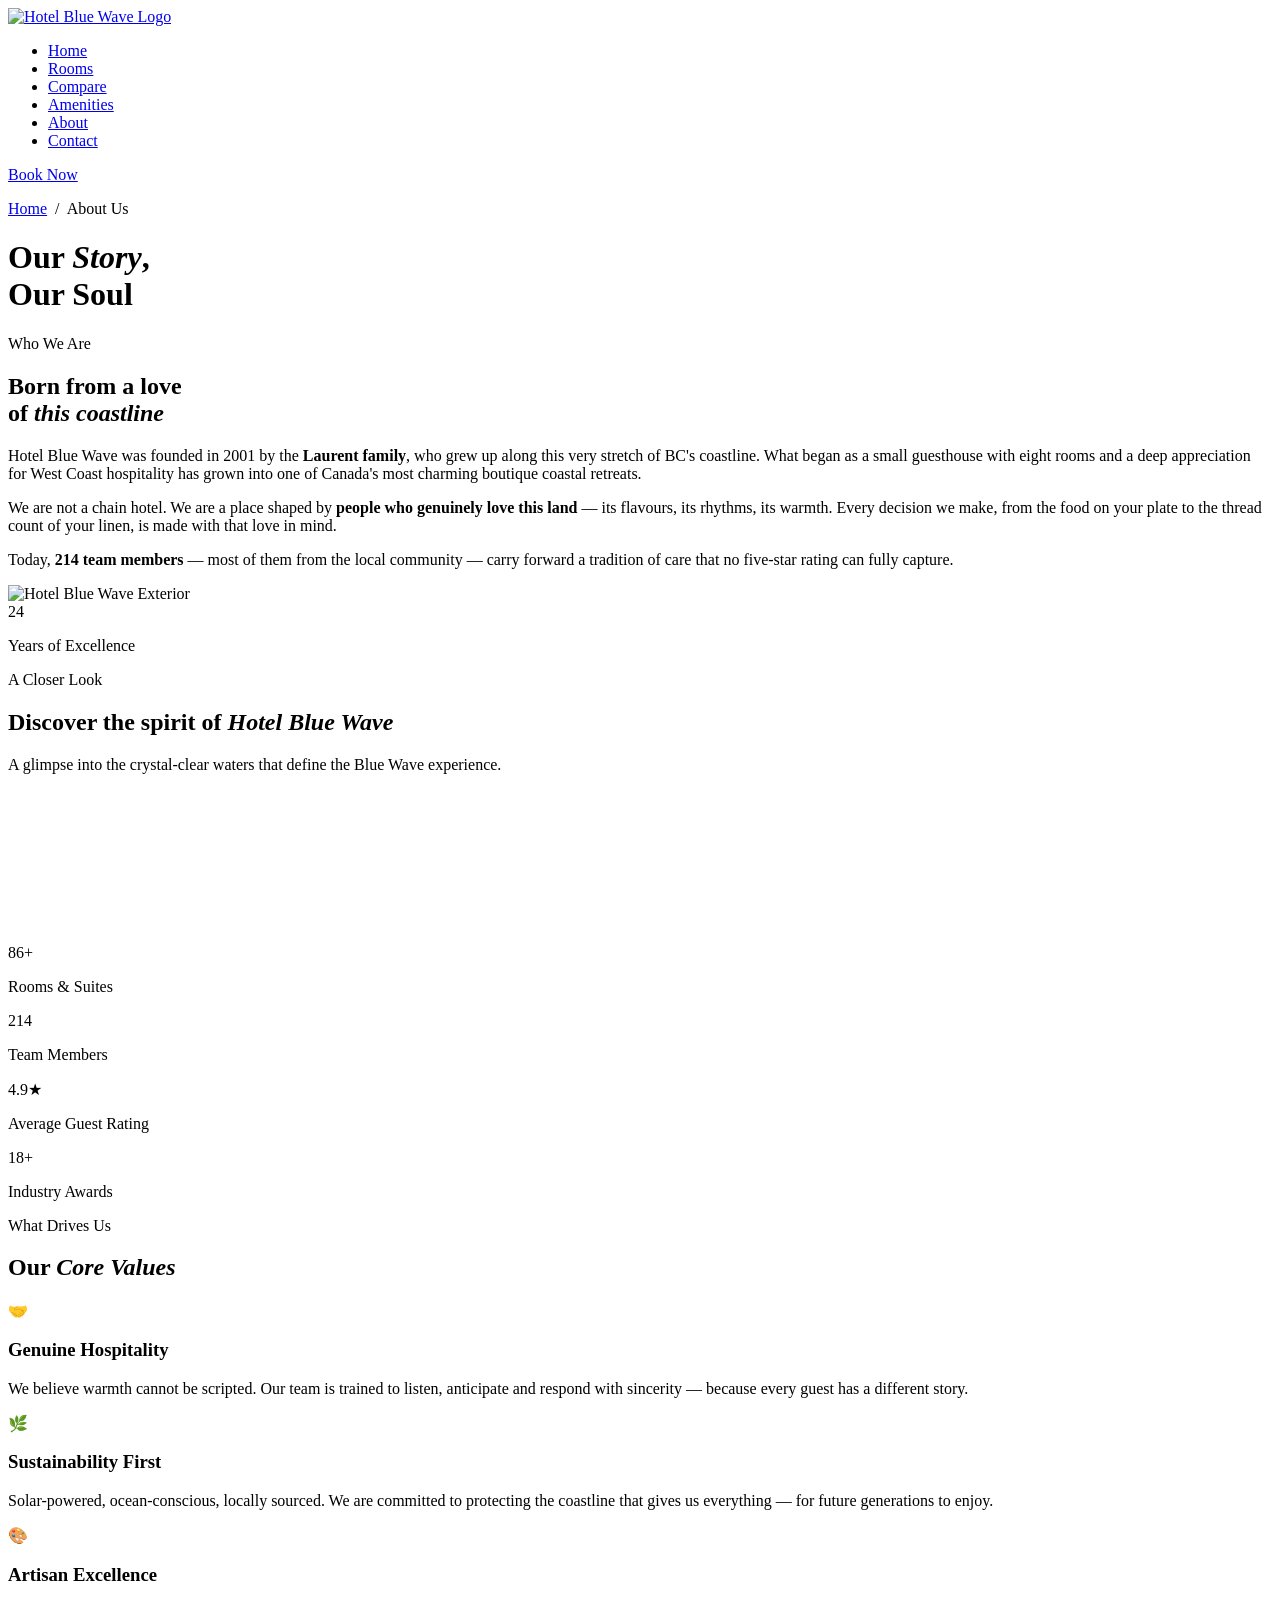
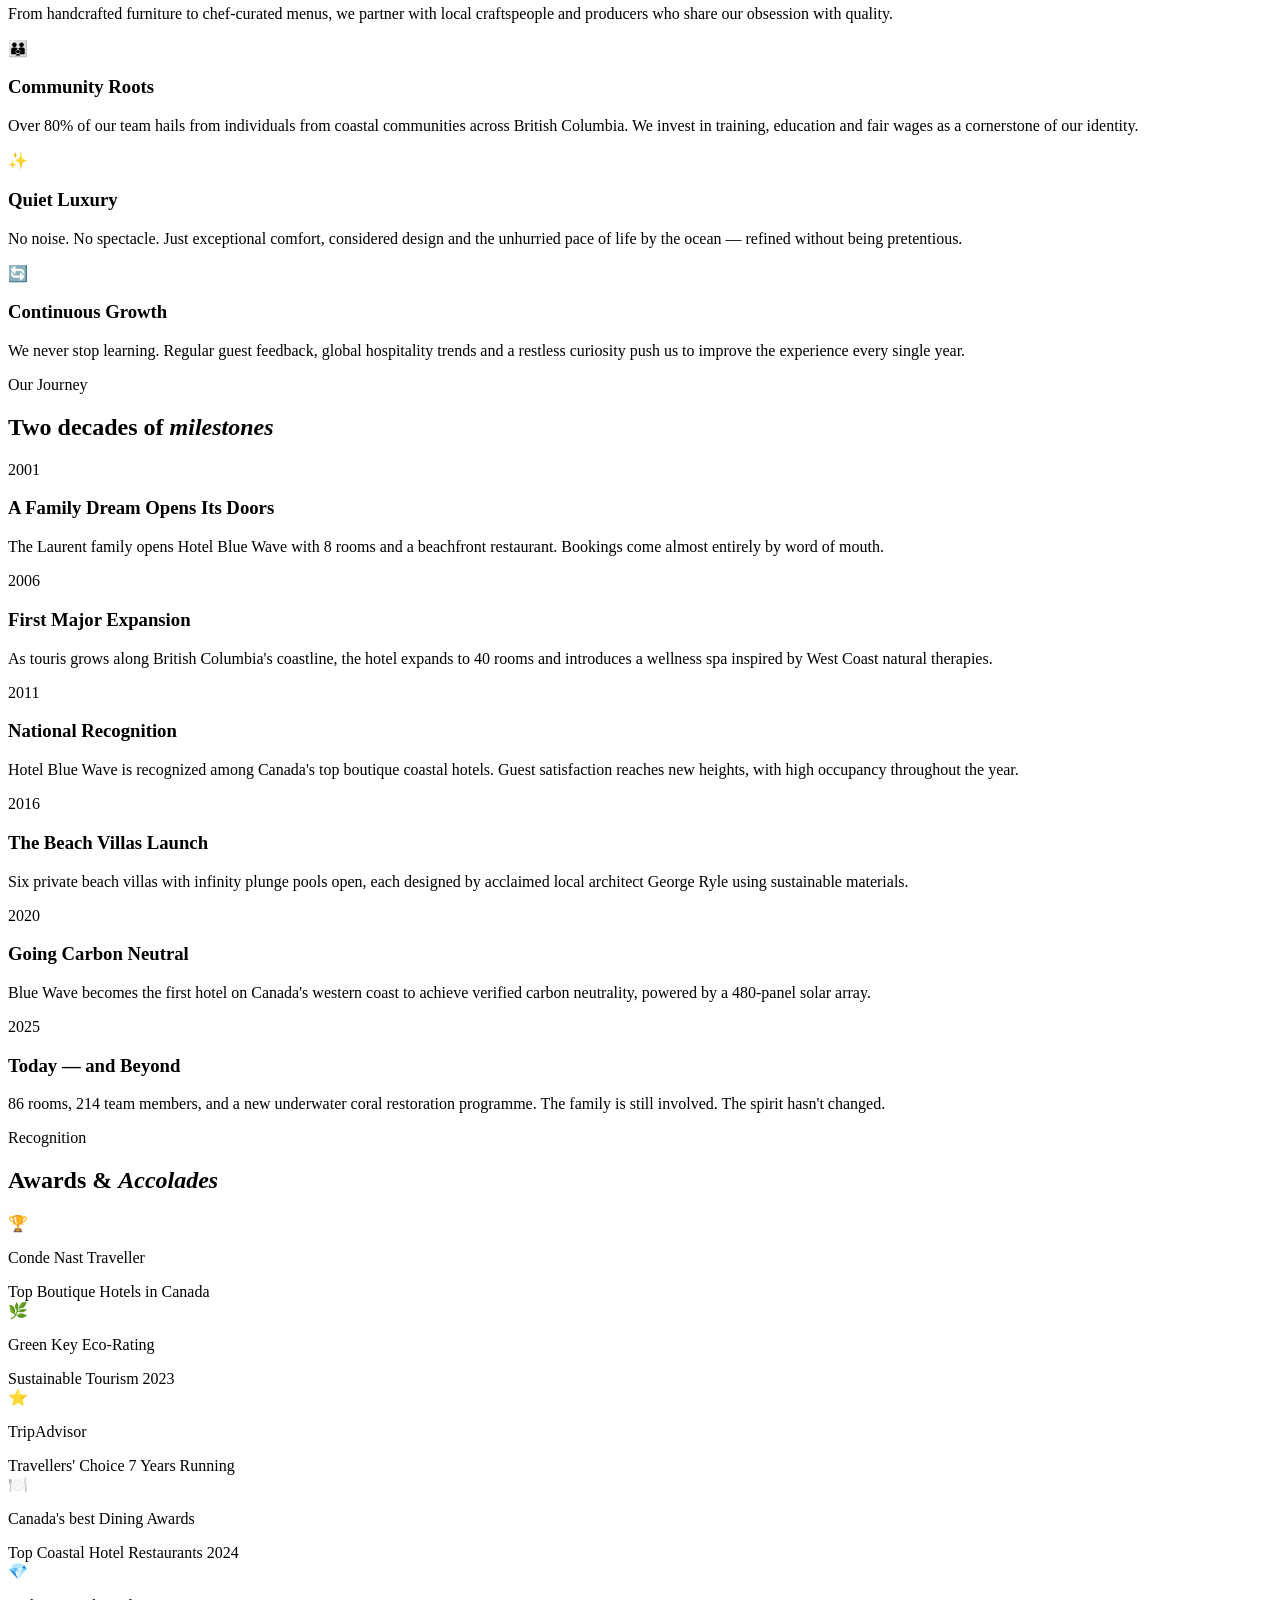
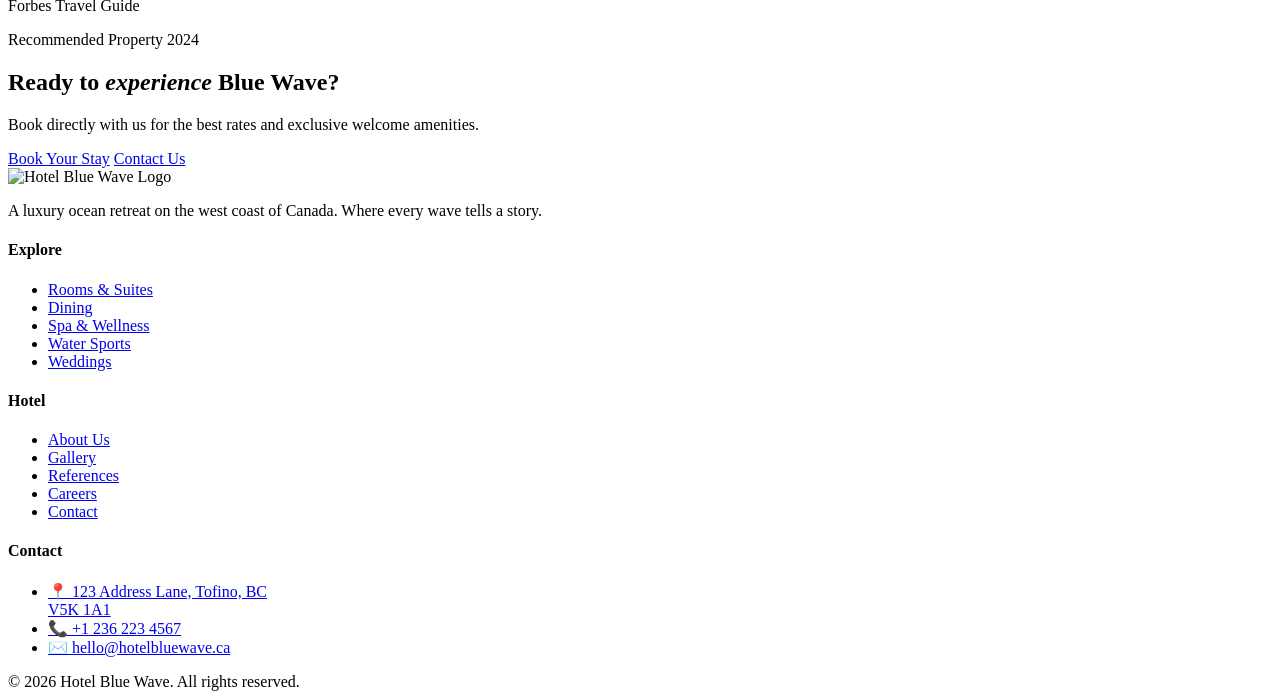
==== about.html @ 7d0e746a "Add files via upload" ====
<!DOCTYPE html>
<html lang="en">
<head>
  <meta charset="UTF-8" />
  <meta name="viewport" content="width=device-width, initial-scale=1.0"/>
  <title>About Us &mdash; Hotel Blue Wave</title>
  <link href="assets/images/logo.ico" type="image/x-icon" rel="icon">
  <link rel="preconnect" href="https://fonts.googleapis.com">
  <link href="https://fonts.googleapis.com/css2?family=Cormorant+Garamond:ital,wght@0,300;0,400;0,600;1,300;1,400&family=DM+Sans:wght@300;400;500&display=swap" rel="stylesheet">
  <link rel="stylesheet" href="https://fonts.googleapis.com/css2?family=Material+Symbols+Outlined:opsz,wght,FILL,GRAD@24,400,0,0&icon_names=search" />
  <link rel="stylesheet" href="assets/css/about_styles.css">
</head>
<body>

  <!-- NAVBAR -->
  <nav class="navbar navbar--solid" id="navbar">
    
    <div class="logo">
      <a href="index.html">
        <img src="assets/images/logo.png" alt="Hotel Blue Wave Logo">
      </a>
    </div>

    <ul class="nav-links">
      <li><a href="index.html">Home</a></li>
      <li><a href="rooms.html">Rooms</a></li>
      <li><a href="compare.html">Compare</a></li>
      <li><a href="amenities.html">Amenities</a></li>
      <li><a href="about.html" class="active">About</a></li>
      <li><a href="contact.html">Contact</a></li>
    </ul>
    
    <a href="bookingForm.html" class="book-btn">Book Now</a>
  </nav>

  <!-- PAGE HERO -->
  <div class="page-hero">
    <div class="page-hero-bg"></div>
    <div class="page-hero-overlay"></div>
    <div class="page-hero-content">
      <p class="breadcrumb"><a href="index.html">Home</a> &nbsp;/&nbsp; About Us</p>
      <h1>Our <em>Story</em>,<br>Our Soul</h1>
    </div>
  </div>

  <!-- INTRO -->
  <section class="intro">
    <div class="intro-text">
      <p class="section-label">Who We Are</p>
      <h2 class="section-title">Born from a love<br>of <em>this coastline</em></h2>
      <div class="divider"></div>
      <p>Hotel Blue Wave was founded in 2001 by the <strong>Laurent family</strong>, who grew up along this very stretch of BC's coastline. What began as a small guesthouse with eight rooms and a deep appreciation for West Coast hospitality has grown into one of Canada's most charming boutique coastal retreats.</p>
      <p>We are not a chain hotel. We are a place shaped by <strong>people who genuinely love this land</strong> &mdash; its flavours, its rhythms, its warmth. Every decision we make, from the food on your plate to the thread count of your linen, is made with that love in mind.</p>
      <p>Today, <strong>214 team members</strong> &mdash; most of them from the local community &mdash; carry forward a tradition of care that no five-star rating can fully capture.</p>
    </div>
    <div class="intro-image-wrap">
      <img src="assets/images/about.png" alt="Hotel Blue Wave Exterior"> 
      <div class="intro-badge">
        <div class="num">24</div>
        <p>Years of Excellence</p>
      </div>
    </div>
  </section>

  <section class="about-video-section">
  <div class="video-text">
    <p class="section-label">A Closer Look</p>
    <h2 class="section-title">Discover the spirit of <em>Hotel Blue Wave</em></h2>
    <div class="divider"></div>
    <p class="video-copy">
      A glimpse into the crystal-clear waters that define the Blue Wave experience.
    </p>
  </div>

  <div class="video-wrapper">
    <video autoplay muted loop playsinline poster="assets/images/about.png">
      <source src="assets/video/hotelvid.mp4" type="video/mp4">
      Your browser does not support the video tag.
    </video>
  </div>
</section>

  <!-- STATS BAR -->
  <div class="stats-bar">
    <div class="stat-item">
      <div class="stat-num">86<span>+</span></div>
      <p class="stat-label">Rooms &amp; Suites</p>
    </div>
    <div class="stat-item">
      <div class="stat-num">214</div>
      <p class="stat-label">Team Members</p>
    </div>
    <div class="stat-item">
      <div class="stat-num">4.9<span>&#9733;</span></div>
      <p class="stat-label">Average Guest Rating</p>
    </div>
    <div class="stat-item">
      <div class="stat-num">18<span>+</span></div>
      <p class="stat-label">Industry Awards</p>
    </div>
  </div>

  <!-- VALUES -->
  <section class="values">
    <div class="values-inner">
      <p class="section-label">What Drives Us</p>
      <h2 class="section-title">Our <em>Core Values</em></h2>
      <div class="divider"></div>
      <div class="values-grid">
        <div class="value-card">
          <div class="value-icon">&#129309;</div>
          <h3>Genuine Hospitality</h3>
          <p>We believe warmth cannot be scripted. Our team is trained to listen, anticipate and respond with sincerity &mdash; because every guest has a different story.</p>
        </div>
        <div class="value-card">
          <div class="value-icon">&#127807;</div>
          <h3>Sustainability First</h3>
          <p>Solar-powered, ocean-conscious, locally sourced. We are committed to protecting the coastline that gives us everything &mdash; for future generations to enjoy.</p>
        </div>
        <div class="value-card">
          <div class="value-icon">&#127912;</div>
          <h3>Artisan Excellence</h3>
          <p>From handcrafted furniture to chef-curated menus, we partner with local craftspeople and producers who share our obsession with quality.</p>
        </div>
        <div class="value-card">
          <div class="value-icon">&#128106;</div>
          <h3>Community Roots</h3>
          <p>Over 80% of our team hails from individuals from coastal communities across British Columbia. We invest in training, education and fair wages as a cornerstone of our identity.</p>
        </div>
        <div class="value-card">
          <div class="value-icon">&#10024;</div>
          <h3>Quiet Luxury</h3>
          <p>No noise. No spectacle. Just exceptional comfort, considered design and the unhurried pace of life by the ocean &mdash; refined without being pretentious.</p>
        </div>
        <div class="value-card">
          <div class="value-icon">&#128260;</div>
          <h3>Continuous Growth</h3>
          <p>We never stop learning. Regular guest feedback, global hospitality trends and a restless curiosity push us to improve the experience every single year.</p>
        </div>
      </div>
    </div>
  </section>

  <!-- TIMELINE -->
  <section class="timeline">
    <div class="timeline-header">
      <p class="section-label">Our Journey</p>
      <h2 class="section-title">Two decades of <em>milestones</em></h2>
      <div class="divider"></div>
    </div>
    <div class="timeline-track">
      <div class="tl-item">
        <p class="tl-year">2001</p>
        <h3>A Family Dream Opens Its Doors</h3>
        <p>The Laurent family opens Hotel Blue Wave with 8 rooms and a beachfront restaurant. Bookings come almost entirely by word of mouth.</p>
      </div>
      <div class="tl-item">
        <p class="tl-year">2006</p>
        <h3>First Major Expansion</h3>
        <p>As touris grows along British Columbia's coastline, the hotel expands to 40 rooms and introduces a wellness spa inspired by West Coast natural therapies.</p>
      </div>
      <div class="tl-item">
        <p class="tl-year">2011</p>
        <h3>National Recognition</h3>
        <p>Hotel Blue Wave is recognized among Canada's top boutique coastal hotels. Guest satisfaction reaches new heights, with high occupancy throughout the year.</p>
      </div>
      <div class="tl-item">
        <p class="tl-year">2016</p>
        <h3>The Beach Villas Launch</h3>
        <p>Six private beach villas with infinity plunge pools open, each designed by acclaimed local architect George Ryle using sustainable materials.</p>
      </div>
      <div class="tl-item">
        <p class="tl-year">2020</p>
        <h3>Going Carbon Neutral</h3>
        <p>Blue Wave becomes the first hotel on Canada's western coast to achieve verified carbon neutrality, powered by a 480-panel solar array.</p>
      </div>
      <div class="tl-item">
        <p class="tl-year">2025</p>
        <h3>Today &mdash; and Beyond</h3>
        <p>86 rooms, 214 team members, and a new underwater coral restoration programme. The family is still involved. The spirit hasn't changed.</p>
      </div>
    </div>
  </section>

  <!-- AWARDS -->
  <section class="awards">
    <p class="section-label">Recognition</p>
    <h2 class="section-title">Awards &amp; <em>Accolades</em></h2>
    <div class="divider"></div>
    <div class="awards-row">
      <div class="award-item">
        <div class="award-icon">&#127942;</div>
        <p>Conde Nast Traveller</p>
        <span>Top Boutique Hotels in Canada</span>
      </div>
      <div class="award-item">
        <div class="award-icon">&#127807;</div>
        <p>Green Key Eco-Rating</p>
        <span>Sustainable Tourism 2023</span>
      </div>
      <div class="award-item">
        <div class="award-icon">&#11088;</div>
        <p>TripAdvisor</p>
        <span>Travellers' Choice 7 Years Running</span>
      </div>
      <div class="award-item">
        <div class="award-icon">&#127869;&#65039;</div>
        <p>Canada's best Dining Awards</p>
        <span>Top Coastal Hotel Restaurants 2024</span>
      </div>
      <div class="award-item">
        <div class="award-icon">&#128142;</div>
        <p>Forbes Travel Guide</p>
        <span>Recommended Property 2024</span>
      </div>
    </div>
  </section>

  <!-- CTA BANNER -->
  <div class="cta-banner">
    <div class="cta-banner-content">
      <h2>Ready to <em>experience</em> Blue Wave?</h2>
      <p>Book directly with us for the best rates and exclusive welcome amenities.</p>
      <div class="cta-buttons">
        <a href="bookingForm.html" class="btn-primary">Book Your Stay</a>
        <a href="contact.html" class="btn-outline">Contact Us</a>
      </div>
    </div>
  </div>

  <!-- FOOTER -->
  <footer>
    <div class="footer-grid">
      <div class="footer-brand">
        <img src="assets/images/logo.png" alt="Hotel Blue Wave Logo" class="footer-logo">
        <p>A luxury ocean retreat on the west coast of Canada. Where every wave tells a story.</p>
      </div>
      <div class="footer-col">
        <h4>Explore</h4>
        <ul>
          <li><a href="rooms.html">Rooms &amp; Suites</a></li>
          <li><a href="#">Dining</a></li>
          <li><a href="amenities.html">Spa &amp; Wellness</a></li>
          <li><a href="#">Water Sports</a></li>
          <li><a href="#">Weddings</a></li>
        </ul>
      </div>
      <div class="footer-col">
        <h4>Hotel</h4>
        <ul>
          <li><a href="about.html">About Us</a></li>
          <li><a href="#">Gallery</a></li>
          <li><a href="references.html">References</a></li>
          <li><a href="#">Careers</a></li>
          <li><a href="contact.html">Contact</a></li>
        </ul>
      </div>
      <div class="footer-col">
        <h4>Contact</h4>
        <ul>
          <li><a href="#">&#128205; 123 Address Lane, Tofino, BC<br> V5K 1A1</a></li>
          <li><a href="#">&#128222; +1 236 223 4567</a></li>
          <li><a href="#">&#9993;&#65039; hello@hotelbluewave.ca</a></li>
        </ul>
      </div>
    </div>
    <div class="footer-bottom">
      <span>&copy; 2026 Hotel Blue Wave. All rights reserved.</span>
      <span id="dateTime"></span>
    </div>
  </footer>

  <script src="assets/js/about.js"></script>
</body>
</html>
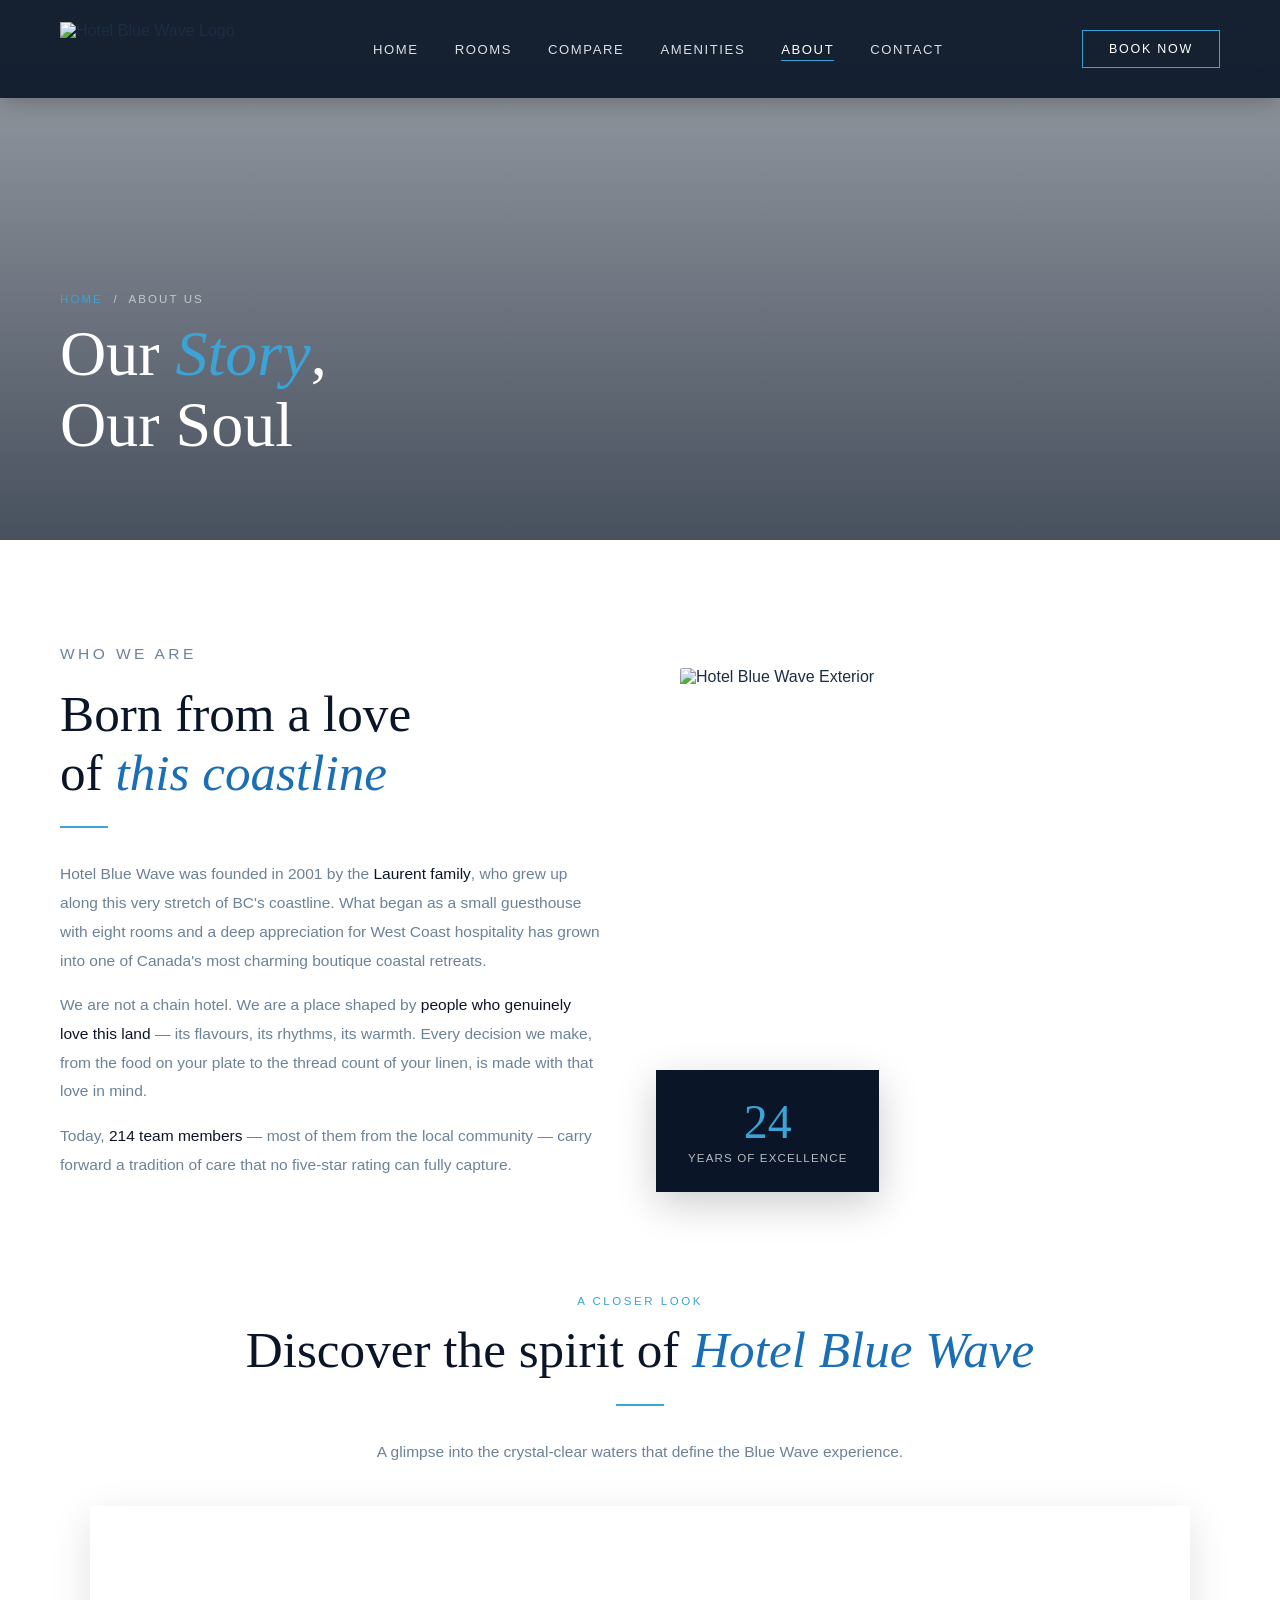
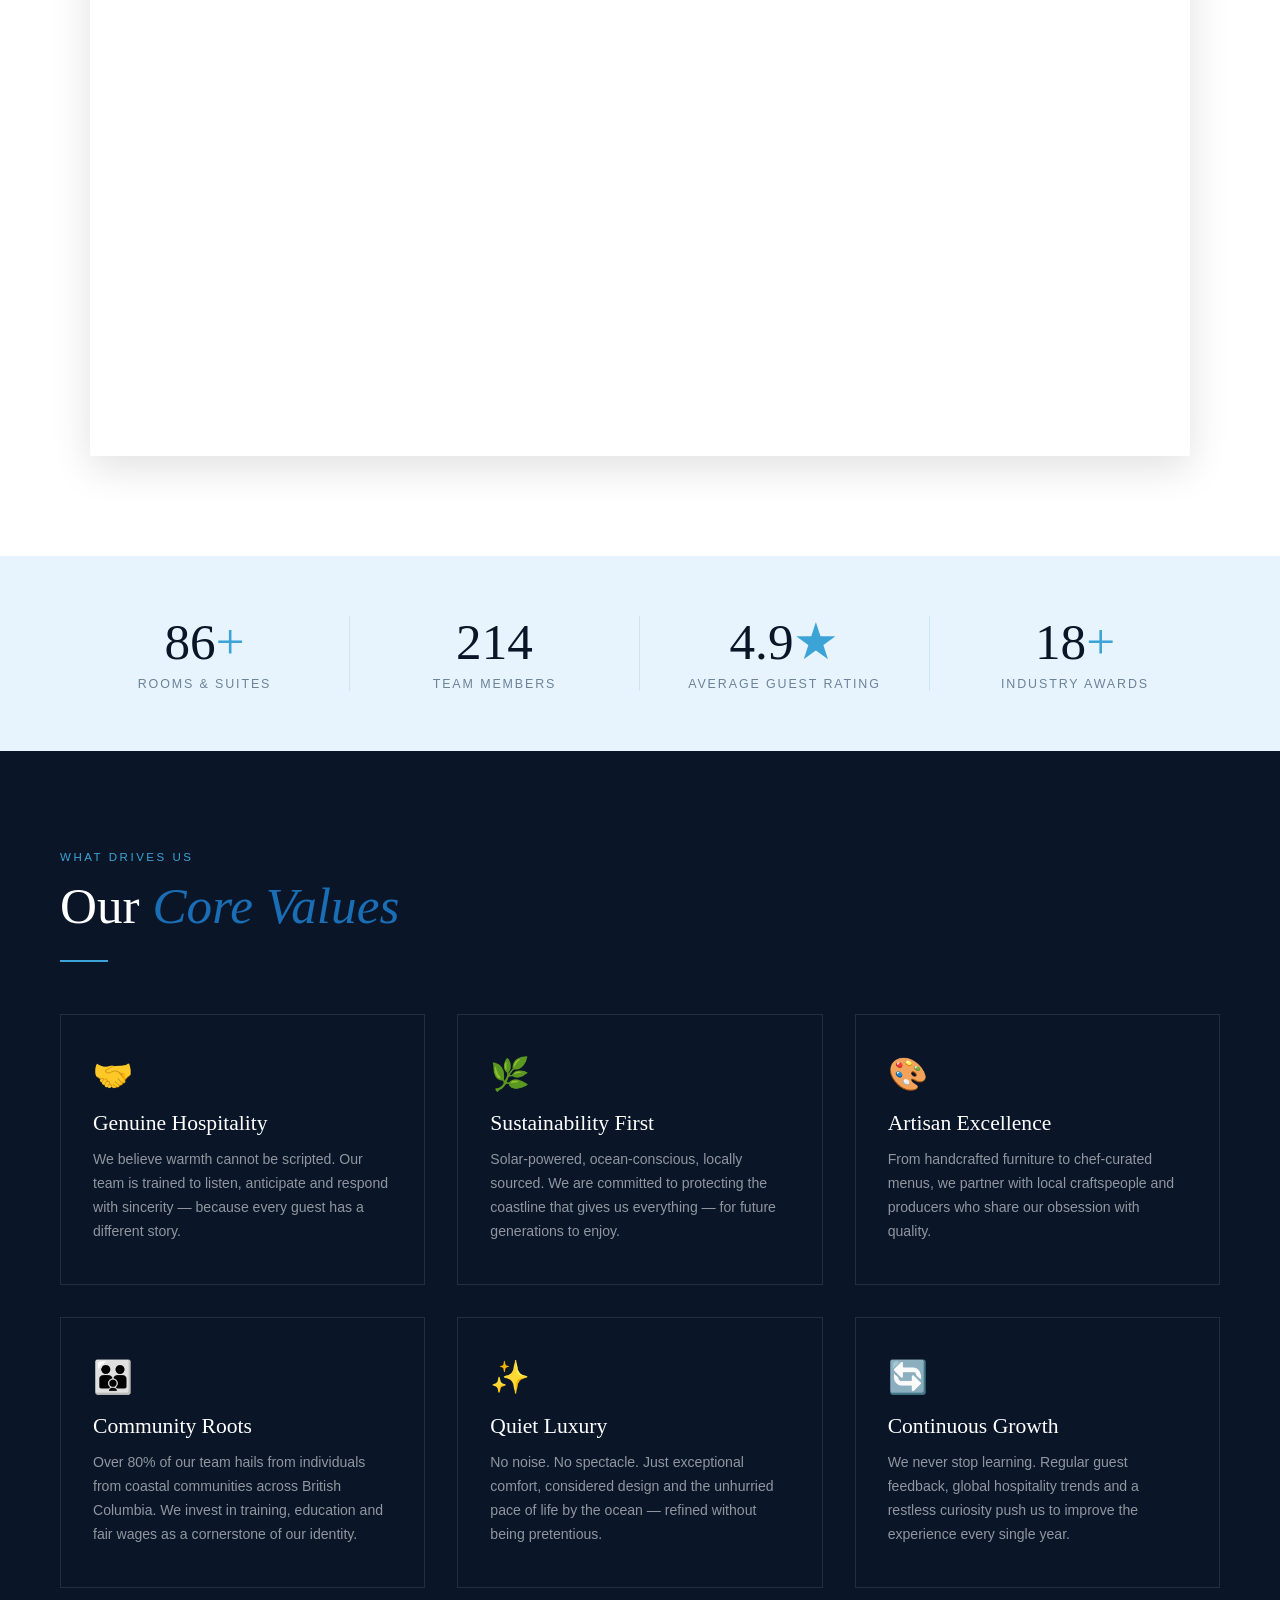
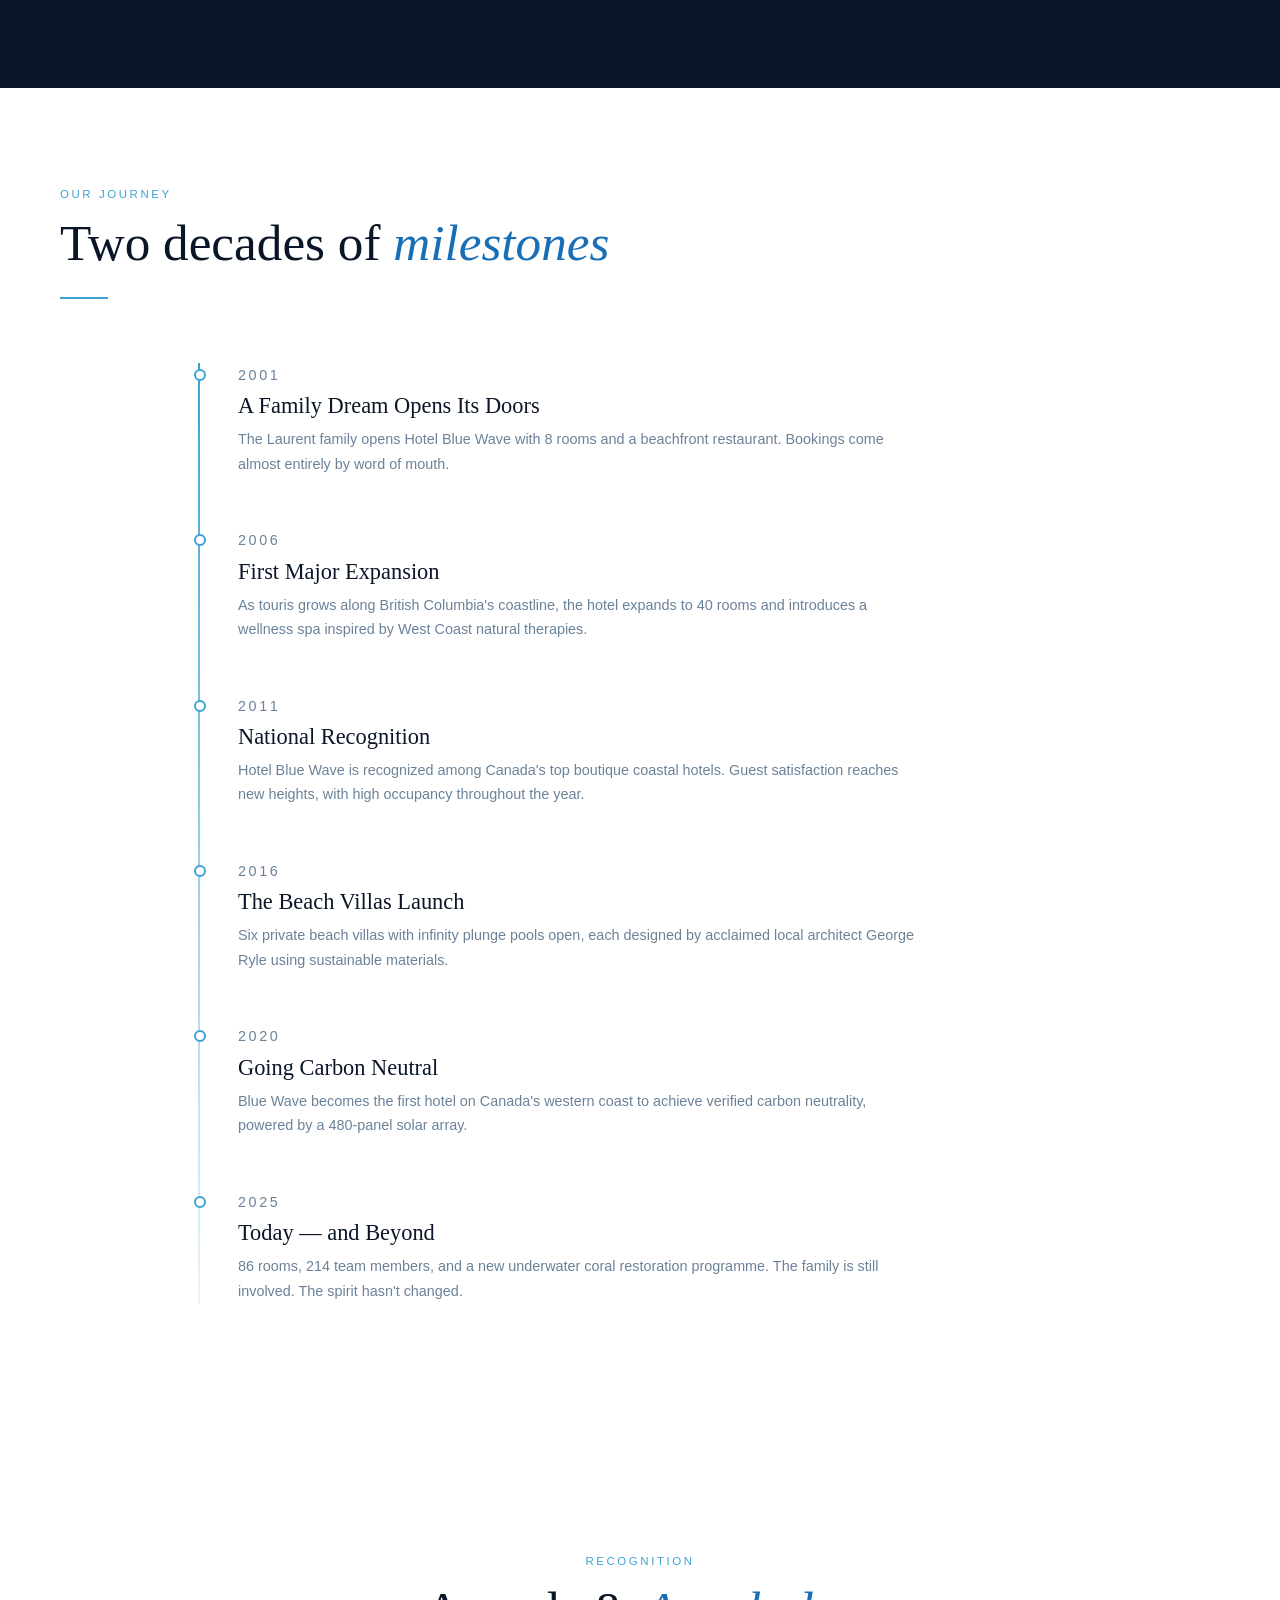
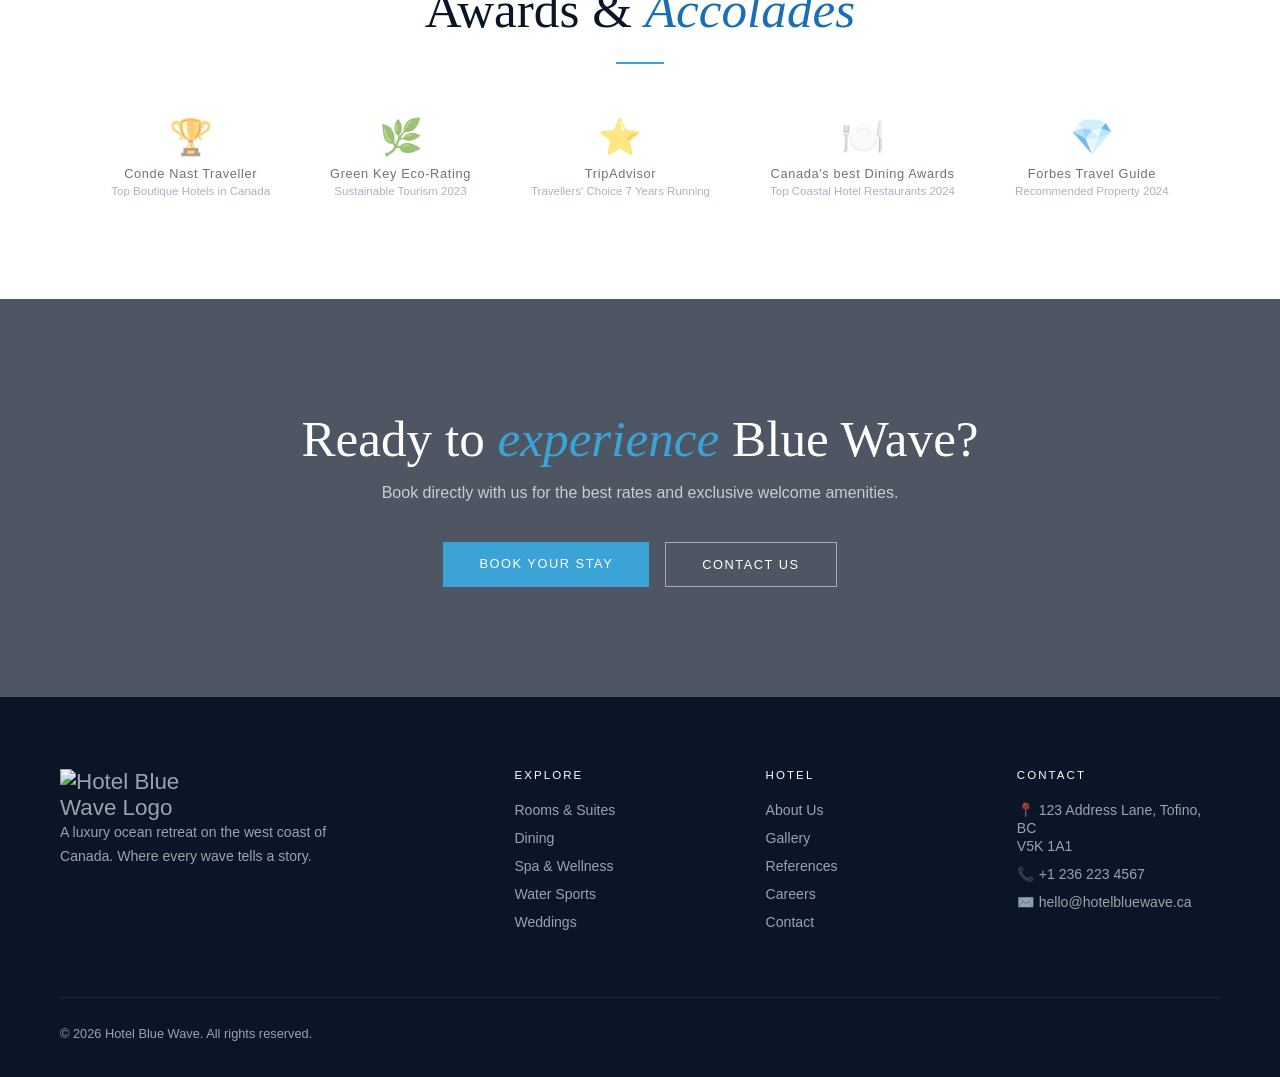
==== commit cadc8111: "Update about.html Updating links to remove folders from filepath" ====
--- a/about.html
+++ b/about.html
@@ -8,7 +8,7 @@
   <link rel="preconnect" href="https://fonts.googleapis.com">
   <link href="https://fonts.googleapis.com/css2?family=Cormorant+Garamond:ital,wght@0,300;0,400;0,600;1,300;1,400&family=DM+Sans:wght@300;400;500&display=swap" rel="stylesheet">
   <link rel="stylesheet" href="https://fonts.googleapis.com/css2?family=Material+Symbols+Outlined:opsz,wght,FILL,GRAD@24,400,0,0&icon_names=search" />
-  <link rel="stylesheet" href="assets/css/about_styles.css">
+  <link rel="stylesheet" href="about_styles.css">
 </head>
 <body>
 
@@ -272,4 +272,4 @@
 
   <script src="assets/js/about.js"></script>
 </body>
-</html>+</html>
--- a/about_styles.css
+++ b/about_styles.css
@@ -0,0 +1,429 @@
+/* ─── CSS Variables ──────────────────────────────────────── */
+:root {
+  --navy:   #0a1628;
+  --ocean:  #0d3b6e;
+  --sky:    #1a6eb5;
+  --aqua:   #3ba3d6;
+  --foam:   #e8f4fd;
+  --white:  #ffffff;
+  --gold:   #c9a84c;
+  --text:   #1c2e44;
+  --muted:  #6b8299;
+  --serif:  'Cormorant Garamond', Georgia, serif;
+  --sans:   'DM Sans', sans-serif;
+}
+
+/* ─── Reset ──────────────────────────────────────────────── */
+/* RESET */
+*,
+*::before,
+*::after { 
+    margin: 0; 
+    padding: 0; 
+    box-sizing: border-box; 
+}
+
+html  { 
+    scroll-behavior: smooth; 
+}
+
+body  { 
+    font-family: var(--sans); 
+    color: var(--text); 
+    background: var(--white); 
+    overflow-x: hidden; 
+}
+
+img   { 
+    display: block; 
+    width: 100%; 
+}
+
+a     { 
+    text-decoration: none; 
+    color: inherit; 
+}
+
+/* ─── Navbar ─────────────────────────────────────────────── */
+.navbar {
+  position: fixed; top: 0; left: 0; width: 100%; z-index: 100;
+  display: flex; justify-content: space-between; align-items: center;
+  padding: 22px 60px;
+  transition: background .4s, backdrop-filter .4s, box-shadow .4s;
+}
+.navbar.scrolled {
+  background: rgba(10,22,40,.92);
+  backdrop-filter: blur(12px);
+  box-shadow: 0 2px 24px rgba(0,0,0,.3);
+}
+/* About page navbar is always solid (no transparent state) */
+.navbar.navbar--solid {
+  background: rgba(10,22,40,.92);
+  backdrop-filter: blur(12px);
+  box-shadow: 0 2px 24px rgba(0,0,0,.3);
+}
+
+.logo img {
+  height: 54px;
+  width: auto;
+  display: block;
+}
+
+.nav-links { 
+  list-style: none; 
+  display: flex; 
+  gap: 36px; 
+}
+
+.nav-links li a {
+  font-family: var(--sans); 
+  font-size: .82rem; 
+  font-weight: 500;
+  letter-spacing: .12em; 
+  text-transform: uppercase;
+  color: rgba(255,255,255,.85); 
+  position: relative; 
+  padding-bottom: 4px;
+  transition: color .25s;
+}
+
+.nav-links li a::after {
+  content: ''; 
+  position: absolute; 
+  bottom: 0; 
+  left: 0;
+  width: 0; 
+  height: 1px; 
+  background: var(--aqua);
+  transition: width .3s;
+}
+
+.nav-links li a:hover,
+.nav-links li a.active { 
+  color: var(--white); 
+}
+
+.nav-links li a:hover::after,
+.nav-links li a.active::after { 
+  width: 100%; 
+}
+
+.book-btn {
+  font-family: var(--sans); 
+  font-size: .78rem; 
+  font-weight: 500;
+  letter-spacing: .14em; 
+  text-transform: uppercase;
+  padding: 11px 26px; 
+  border: 1.5px solid var(--aqua);
+  background: transparent; 
+  color: var(--white); 
+  cursor: pointer;
+  transition: background .25s, color .25s;
+}
+
+.book-btn:hover { 
+  background: var(--aqua); 
+  color: var(--white); 
+}
+
+/* ─── Shared Section Helpers ─────────────────────────────── */
+section { padding: 100px 60px; }
+.section-label {
+  font-size: .72rem; font-weight: 500; letter-spacing: .22em;
+  text-transform: uppercase; color: var(--aqua); margin-bottom: 14px;
+}
+.section-title {
+  font-family: var(--serif); font-size: clamp(2rem, 4vw, 3.2rem);
+  font-weight: 300; line-height: 1.15; color: var(--navy);
+}
+.section-title em { font-style: italic; color: var(--sky); }
+.divider {
+  width: 48px; height: 2px; background: var(--aqua); margin: 24px 0 32px;
+}
+
+/* ─── Footer ─────────────────────────────────────────────── */
+footer {
+  background: var(--navy); color: rgba(255,255,255,.6);
+  padding: 72px 60px 36px;
+}
+
+.footer-logo{
+  width: 180px;
+}
+
+.footer-grid {
+  display: grid; grid-template-columns: 2fr 1fr 1fr 1fr; gap: 48px;
+  margin-bottom: 56px;
+}
+.footer-brand { font-size: 1.4rem; margin-bottom: 16px; display: block; }
+.footer-brand p { font-size: .88rem; line-height: 1.7; max-width: 280px; }
+.footer-col h4 {
+  font-family: var(--sans); font-size: .72rem; font-weight: 500;
+  letter-spacing: .18em; text-transform: uppercase; color: var(--white);
+  margin-bottom: 20px;
+}
+.footer-col ul { list-style: none; }
+.footer-col ul li { margin-bottom: 10px; }
+.footer-col ul li a { font-size: .88rem; transition: color .2s; }
+.footer-col ul li a:hover { color: var(--aqua); }
+.footer-bottom {
+  border-top: 1px solid rgba(255,255,255,.08); padding-top: 28px;
+  display: flex; justify-content: space-between; font-size: .8rem;
+}
+
+/* ABOUT PAGE STYLES */
+
+/* ─── Page Hero ──────────────────────────────────────────── */
+.page-hero {
+  position: relative; height: 60vh; min-height: 420px;
+  display: flex; align-items: flex-end; padding-bottom: 80px;
+  overflow: hidden;
+}
+.page-hero-bg {
+  position: absolute; inset: 0; width: 1800px;
+  background: url('../images/about-hero.avif') center/cover no-repeat;
+}
+.page-hero-overlay {
+  position: absolute; inset: 0;
+  background: linear-gradient(to bottom, rgba(10,22,40,.4), rgba(10,22,40,.75));
+}
+.page-hero-content {
+  position: relative; z-index: 2;
+  padding: 0 60px; color: var(--white);
+  animation: fadeUp .7s .2s both;
+}
+.breadcrumb {
+  font-size: .72rem; letter-spacing: .18em; text-transform: uppercase;
+  color: rgba(255,255,255,.6); margin-bottom: 14px;
+}
+.breadcrumb a { color: var(--aqua); }
+.page-hero-content h1 {
+  font-family: var(--serif); font-size: clamp(2.4rem, 5vw, 4.2rem);
+  font-weight: 300; line-height: 1.1;
+}
+.page-hero-content h1 em { font-style: italic; color: var(--aqua); }
+
+/* ─── Intro Split ────────────────────────────────────────── */
+.intro {
+  display: grid; grid-template-columns: 1fr 1fr; gap: 80px;
+  align-items: center; padding-bottom: 0;
+}
+.intro-text p { font-size: .97rem; line-height: 1.85; color: var(--muted); margin-bottom: 16px; }
+.intro-text p strong { color: var(--navy); font-weight: 500; }
+.intro-image-wrap { position: relative; }
+.intro-image-wrap img { border-radius: 2px; height: 500px; object-fit: cover; }
+.intro-badge {
+  position: absolute; bottom: -24px; left: -24px;
+  background: var(--navy); color: var(--white);
+  padding: 28px 32px; text-align: center;
+  box-shadow: 0 12px 40px rgba(0,0,0,.2);
+}
+.intro-badge .num {
+  font-family: var(--serif); font-size: 3rem; font-weight: 300;
+  color: var(--aqua); line-height: 1;
+}
+.intro-badge p {
+  font-size: .72rem; letter-spacing: .1em; text-transform: uppercase;
+  margin-top: 6px; opacity: .7;
+}
+
+/* Video */
+.about-video-section {
+  background: var(--white);
+  padding: 100px 60px;
+}
+
+.video-text {
+  text-align: center;
+  max-width: 800px;
+  margin: 0 auto 40px;
+}
+
+.video-text .divider {
+  margin: 24px auto 32px;
+}
+
+.video-copy {
+  font-size: .97rem;
+  line-height: 1.8;
+  color: var(--muted);
+}
+
+.video-wrapper {
+  max-width: 1100px;
+  margin: 0 auto;
+  box-shadow: 0 12px 40px rgba(0,0,0,.12);
+  overflow: hidden;
+  border-radius: 2px;
+}
+
+.video-wrapper video {
+  width: 100%;
+  display: block;
+  height: auto;
+}
+
+/* ─── Stats Bar ──────────────────────────────────────────── */
+.stats-bar {
+  background: var(--foam); padding: 60px;
+  display: grid; grid-template-columns: repeat(4, 1fr);
+  text-align: center; gap: 0;
+}
+.stat-item { padding: 0 20px; border-right: 1px solid #cde4f2; }
+.stat-item:last-child { border-right: none; }
+.stat-num {
+  font-family: var(--serif); font-size: 3.2rem; font-weight: 300;
+  color: var(--navy); line-height: 1;
+}
+.stat-num span { color: var(--aqua); }
+.stat-label {
+  font-size: .78rem; letter-spacing: .15em; text-transform: uppercase;
+  color: var(--muted); margin-top: 10px;
+}
+
+/* ─── Values ─────────────────────────────────────────────── */
+.values { background: var(--navy); }
+.values-inner { max-width: 1200px; margin: 0 auto; }
+.values .section-label { color: var(--aqua); }
+.values .section-title { color: var(--white); }
+.values .divider { background: var(--aqua); }
+.values-grid {
+  display: grid; grid-template-columns: repeat(3, 1fr);
+  gap: 32px; margin-top: 52px;
+}
+.value-card {
+  border: 1px solid rgba(255,255,255,.1); padding: 40px 32px;
+  transition: border-color .3s, background .3s;
+}
+.value-card:hover { border-color: var(--aqua); background: rgba(59,163,214,.05); }
+.value-icon { font-size: 2rem; margin-bottom: 18px; }
+.value-card h3 {
+  font-family: var(--serif); font-size: 1.35rem; color: var(--white);
+  font-weight: 400; margin-bottom: 12px;
+}
+.value-card p { font-size: .88rem; color: rgba(255,255,255,.55); line-height: 1.7; }
+
+/* ─── Timeline ───────────────────────────────────────────── */
+.timeline { background: var(--white); }
+.timeline-header { margin-bottom: 64px; }
+.timeline-track {
+  position: relative; max-width: 900px; margin: 0 auto; padding-left: 48px;
+}
+.timeline-track::before {
+  content: ''; position: absolute; left: 8px; top: 0; bottom: 0;
+  width: 2px; background: linear-gradient(to bottom, var(--aqua), var(--foam));
+}
+.tl-item { position: relative; margin-bottom: 52px; }
+.tl-item::before {
+  content: ''; position: absolute; left: -44px; top: 6px;
+  width: 12px; height: 12px; border-radius: 50%;
+  background: var(--white); border: 2.5px solid var(--aqua);
+}
+.tl-year {
+  font-size: .7rem; font-weight: 500; letter-spacing: .18em;
+  text-transform: uppercase; color: var(--aqua); margin-bottom: 6px;
+}
+.tl-item h3 {
+  font-family: var(--serif); font-size: 1.4rem; color: var(--navy);
+  font-weight: 400; margin-bottom: 8px;
+}
+.tl-item p { font-size: .9rem; color: var(--muted); line-height: 1.7; max-width: 680px; }
+
+
+/* ─── Awards ─────────────────────────────────────────────── */
+.awards { background: var(--white); text-align: center; }
+.awards .divider { margin: 22px auto 52px; }
+.awards-row {
+  display: flex; justify-content: center; align-items: center;
+  gap: 60px; flex-wrap: wrap; margin-top: 16px;
+}
+.award-item { opacity: .6; transition: opacity .3s; cursor: default; }
+.award-item:hover { opacity: 1; }
+.award-icon { font-size: 2.2rem; margin-bottom: 8px; }
+.award-item p { font-size: .8rem; font-weight: 500; color: var(--navy); letter-spacing: .05em; }
+.award-item span { font-size: .72rem; color: var(--muted); }
+
+/* ─── CTA Banner ─────────────────────────────────────────── */
+.cta-banner {
+  position: relative; overflow: hidden;
+ 
+  padding: 110px 60px; text-align: center;
+}
+.cta-banner::before {
+  content: ''; position: absolute; inset: 0;
+  background: rgba(10,22,40,.72);
+}
+.cta-banner-content { position: relative; z-index: 1; color: var(--white); }
+.cta-banner h2 {
+  font-family: var(--serif); font-size: clamp(2rem, 4vw, 3.5rem);
+  font-weight: 300; margin-bottom: 16px;
+}
+.cta-banner h2 em { font-style: italic; color: var(--aqua); }
+.cta-banner p { color: rgba(255,255,255,.7); font-size: 1rem; margin-bottom: 40px; }
+.cta-buttons { display: flex; justify-content: center; gap: 16px; }
+.btn-primary {
+  padding: 14px 36px; background: var(--aqua); color: var(--white);
+  border: none; font-family: var(--sans); font-size: .8rem; font-weight: 500;
+  letter-spacing: .12em; text-transform: uppercase; cursor: pointer;
+  transition: background .25s;
+}
+.btn-primary:hover { background: var(--sky); }
+.btn-outline {
+  padding: 14px 36px; background: transparent; color: var(--white);
+  border: 1.5px solid rgba(255,255,255,.5); font-family: var(--sans);
+  font-size: .8rem; font-weight: 500; letter-spacing: .12em; text-transform: uppercase;
+  cursor: pointer; transition: border-color .25s;
+}
+.btn-outline:hover { border-color: var(--white); }
+
+/* ══════════════════════════════════════════════════════════
+   RESPONSIVE — Mobile & Tablet
+   ══════════════════════════════════════════════════════════ */
+@media (max-width: 1024px) {
+  .rooms-grid       { grid-template-columns: repeat(2, 1fr); }
+  .team-grid        { grid-template-columns: repeat(2, 1fr); }
+  .values-grid      { grid-template-columns: repeat(2, 1fr); }
+  .features         { grid-template-columns: repeat(2, 1fr); }
+  .footer-grid      { grid-template-columns: 1fr 1fr; }
+  .experience       { grid-template-columns: 1fr; }
+  .exp-image        { height: 360px; }
+  .intro            { grid-template-columns: 1fr; gap: 60px; }
+  .intro-badge      { bottom: -16px; left: -16px; }
+}
+
+@media (max-width: 860px) {
+  section           { padding: 72px 24px; }
+  .navbar           { padding: 16px 24px; }
+  .rooms-grid       { grid-template-columns: 1fr; }
+  .about-video-section {
+    padding: 72px 24px;
+  }
+  .testi-grid       { grid-template-columns: 1fr; }
+  .team-grid        { grid-template-columns: 1fr 1fr; }
+  .values-grid      { grid-template-columns: 1fr; }
+  .features         { grid-template-columns: 1fr 1fr; }
+  .stats-bar        { grid-template-columns: 1fr 1fr; gap: 32px; padding: 48px 24px; }
+  .stat-item        { border-right: none; border-bottom: 1px solid #cde4f2; padding-bottom: 24px; }
+  .stat-item:nth-child(odd)  { border-right: 1px solid #cde4f2; }
+  .stat-item:last-child      { border-bottom: none; }
+  .gallery          { grid-template-columns: repeat(3, 1fr); height: 200px; }
+  .gallery-item:nth-child(n+4) { display: none; }
+  .booking-bar      { flex-direction: column; }
+  .booking-field    { border-right: none; border-bottom: 1px solid #dde8f0; }
+  .booking-field:last-of-type { border-bottom: none; }
+  .booking-bar .search-btn { margin: 8px 0 0; width: 100%; }
+  .footer-grid      { grid-template-columns: 1fr; }
+  .footer-bottom    { flex-direction: column; gap: 8px; }
+  .awards-row       { gap: 32px; }
+  .exp-content      { padding: 52px 28px; }
+  .page-hero-content { padding: 0 24px; }
+  .cta-banner       { padding: 72px 24px; }
+  .cta-buttons      { flex-direction: column; align-items: center; }
+}
+
+@media (max-width: 480px) {
+  .team-grid        { grid-template-columns: 1fr; }
+  .features         { grid-template-columns: 1fr; }
+  .hero-content h1  { font-size: 2.4rem; }
+}
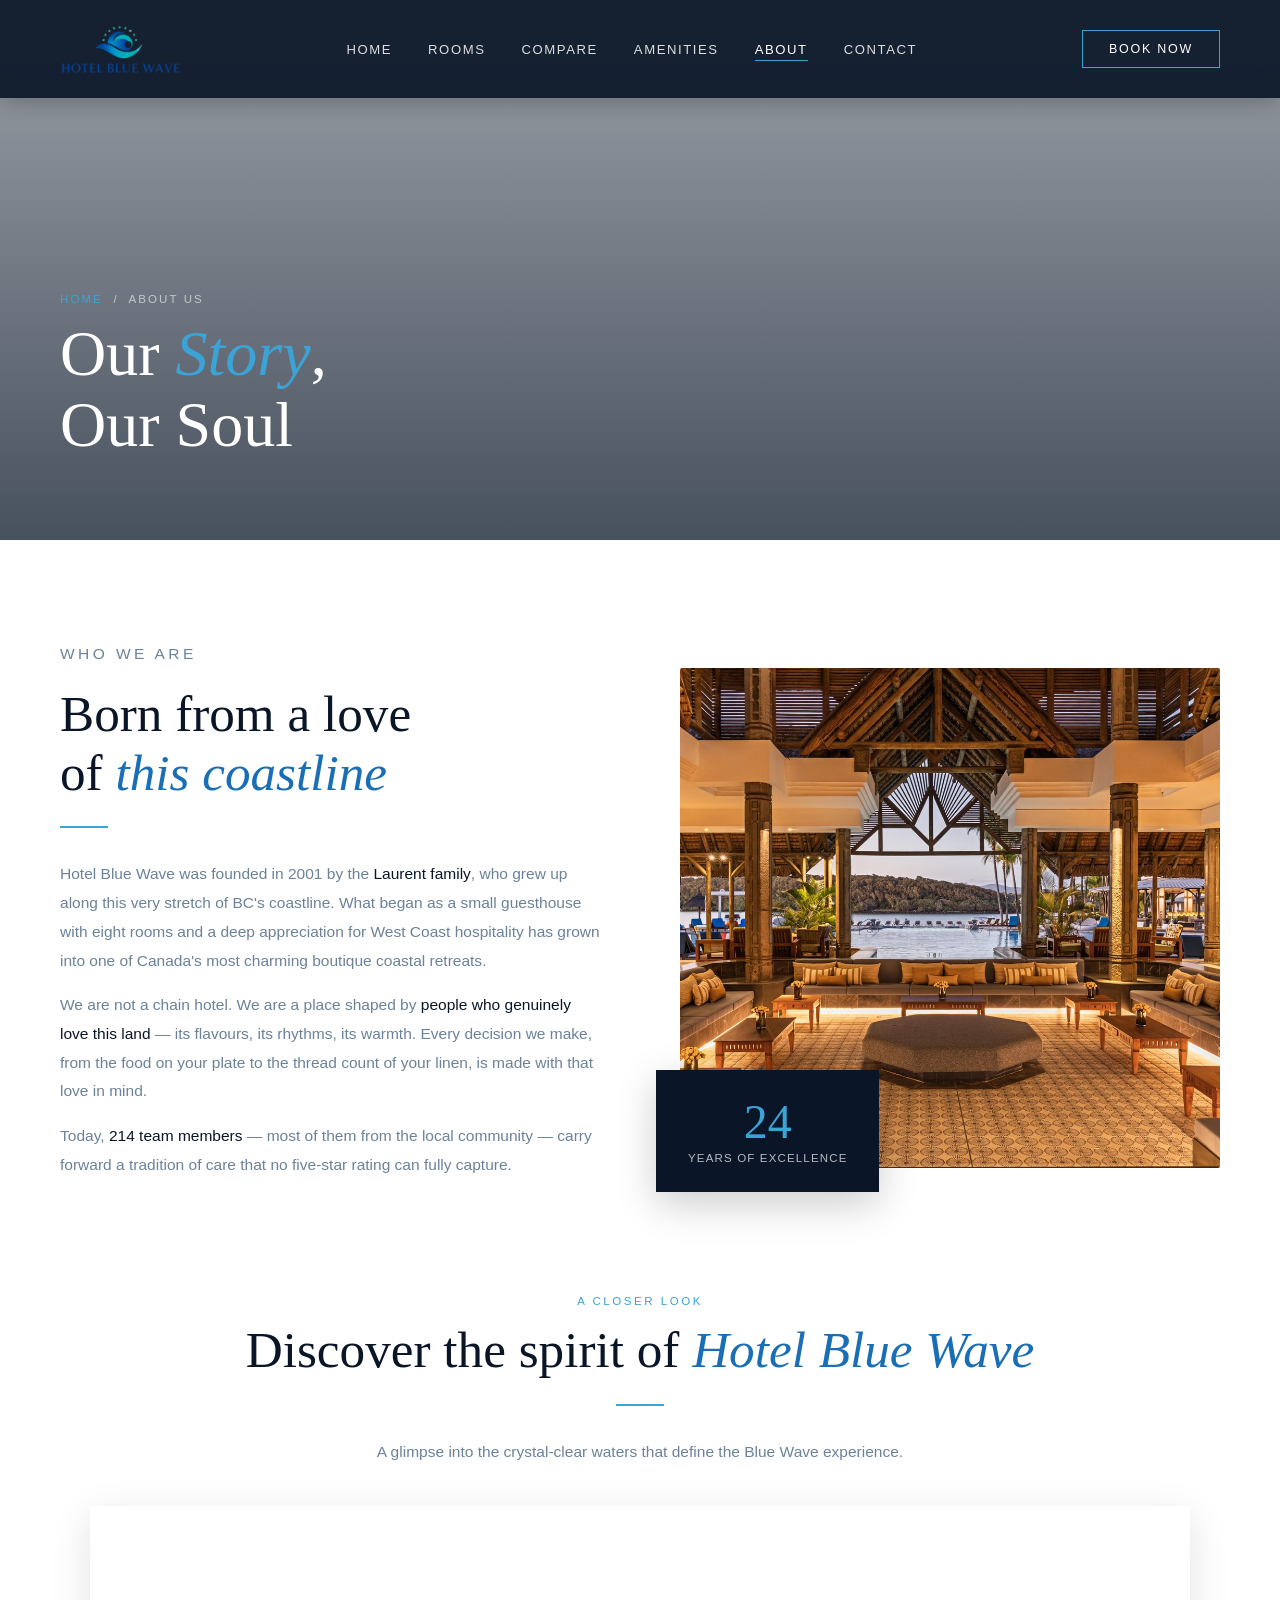
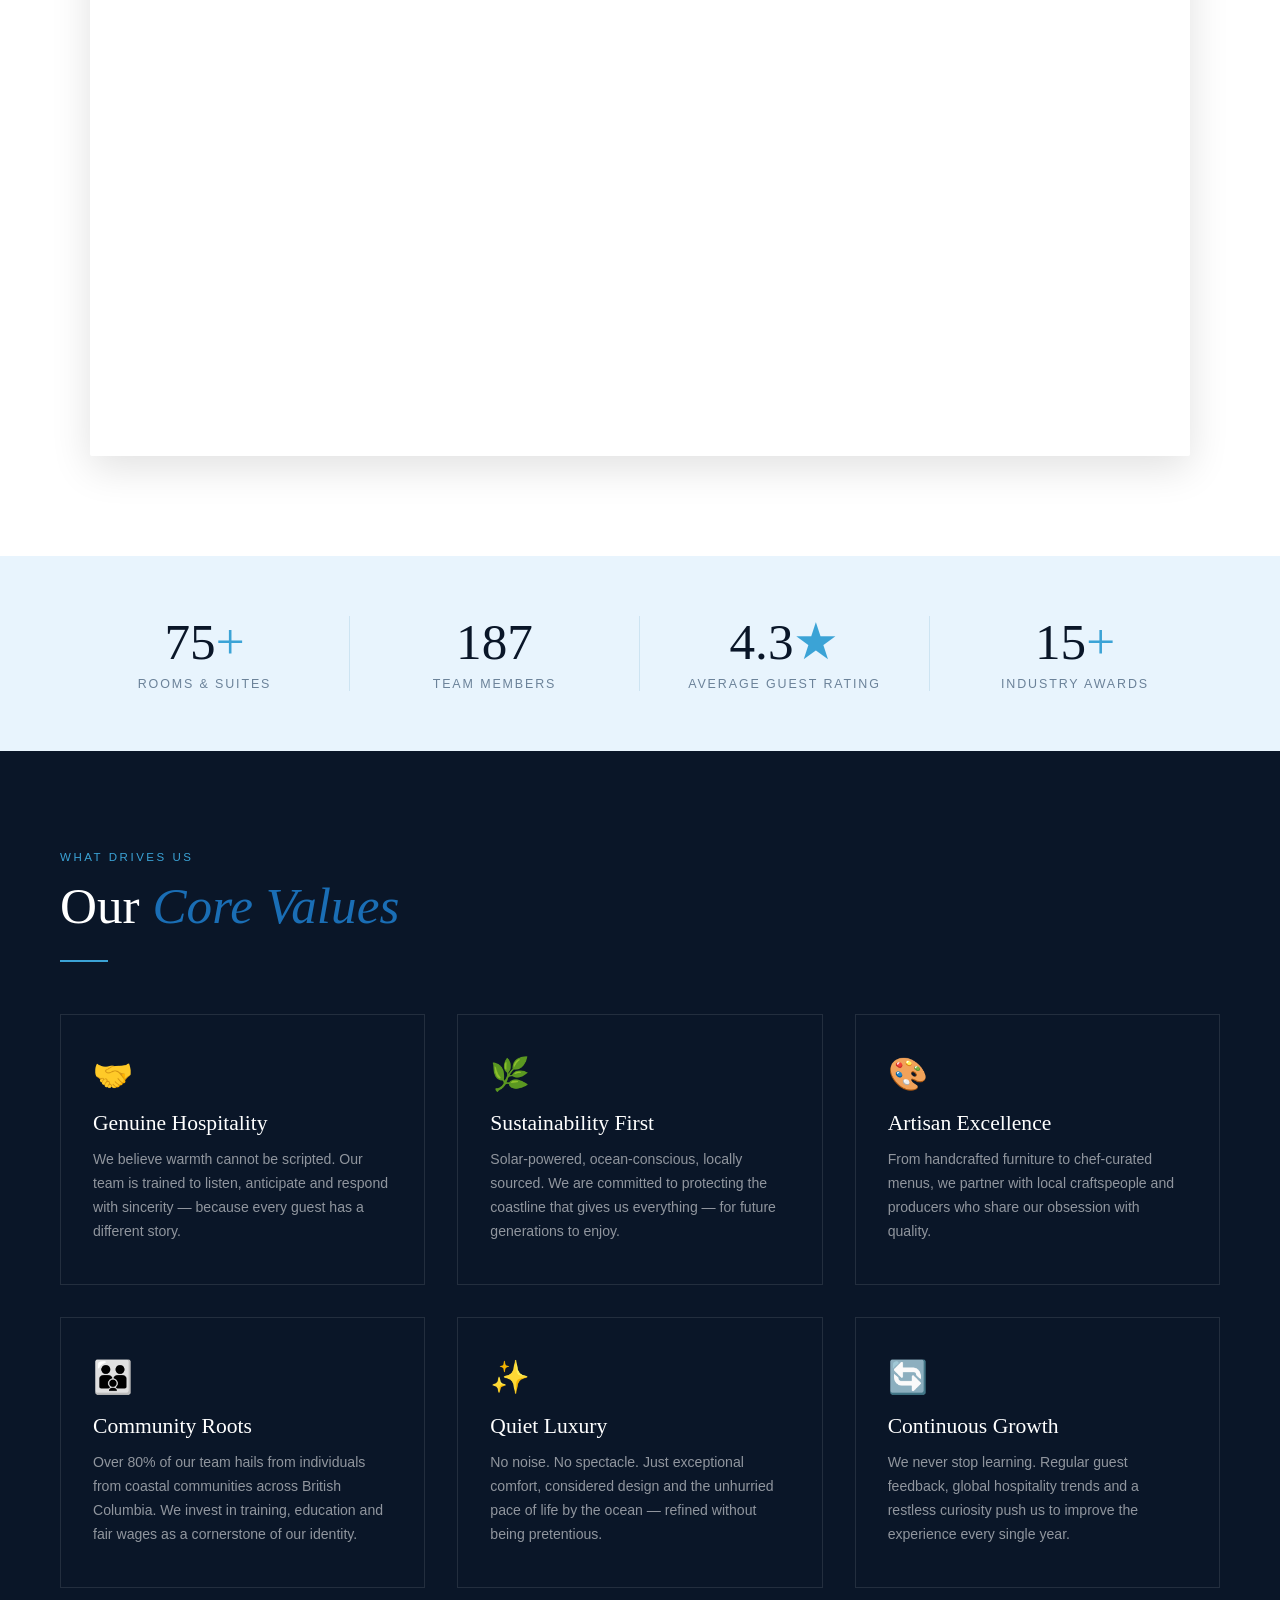
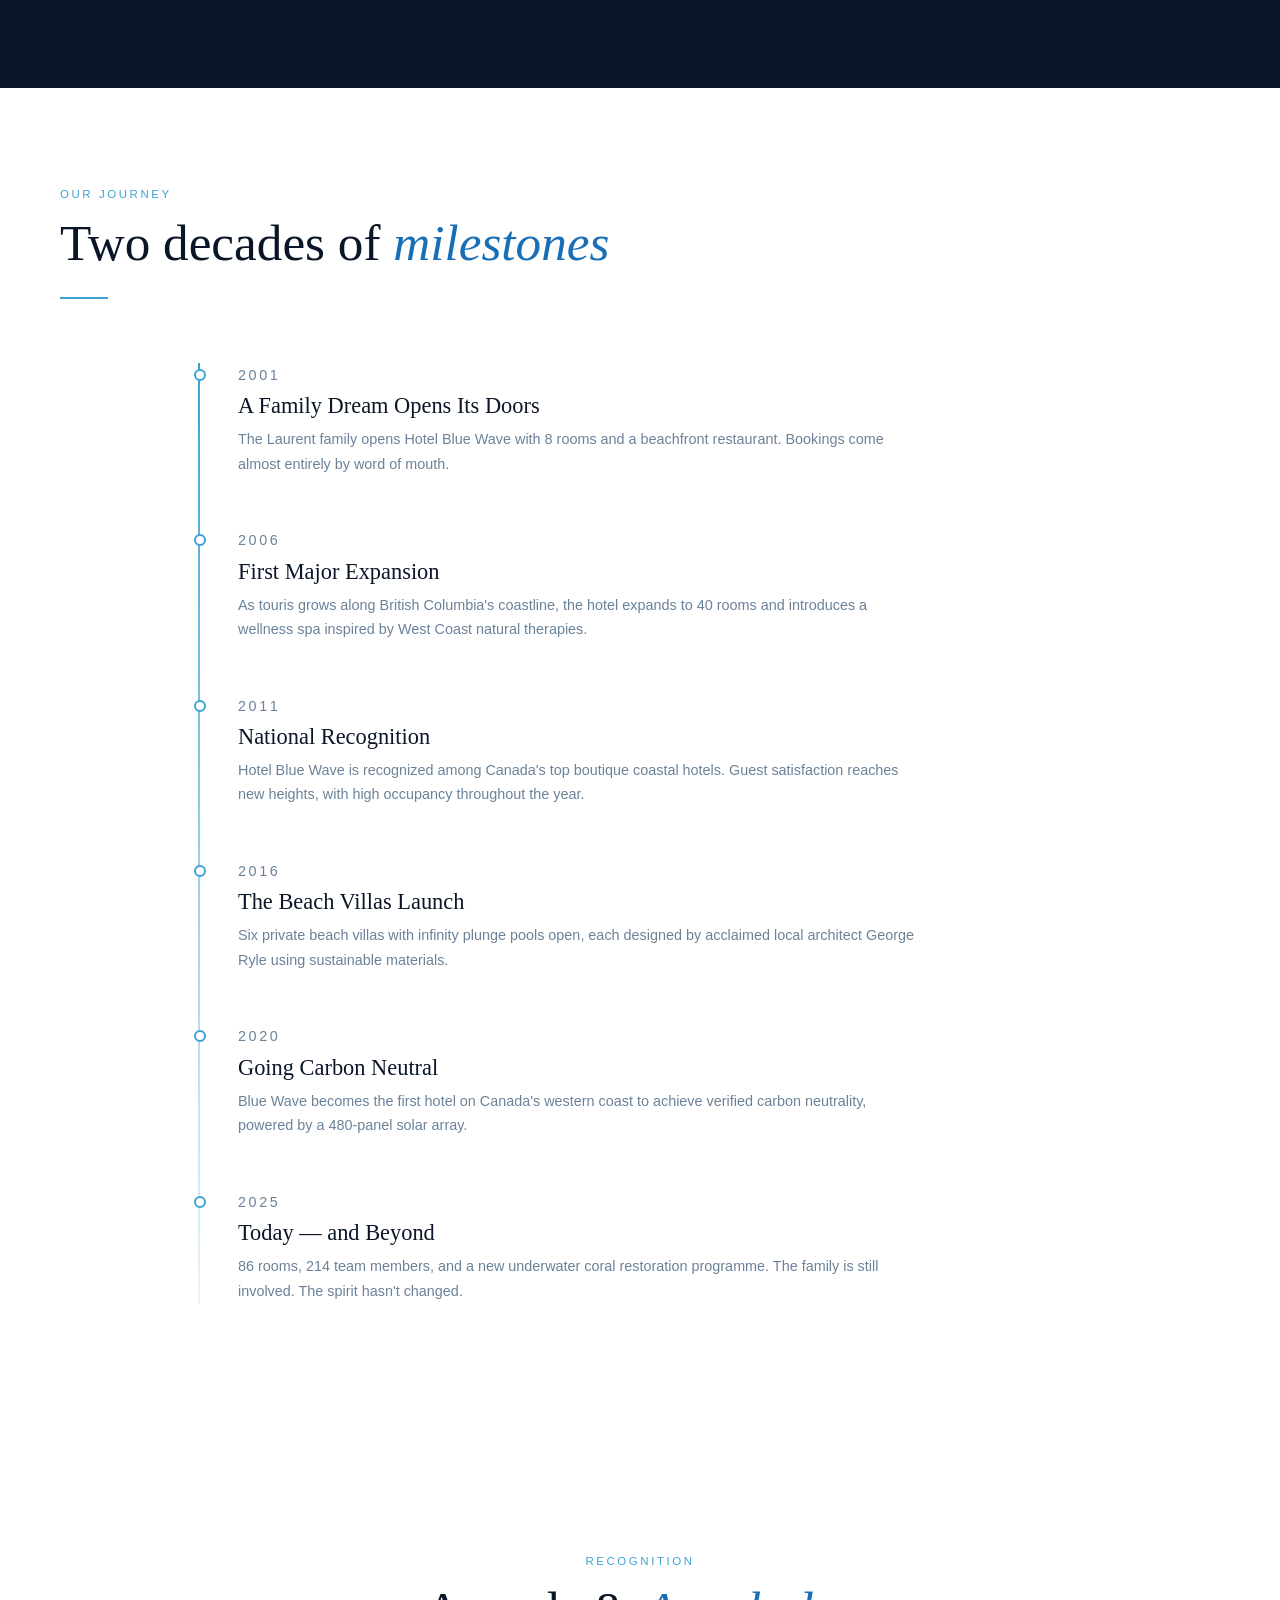
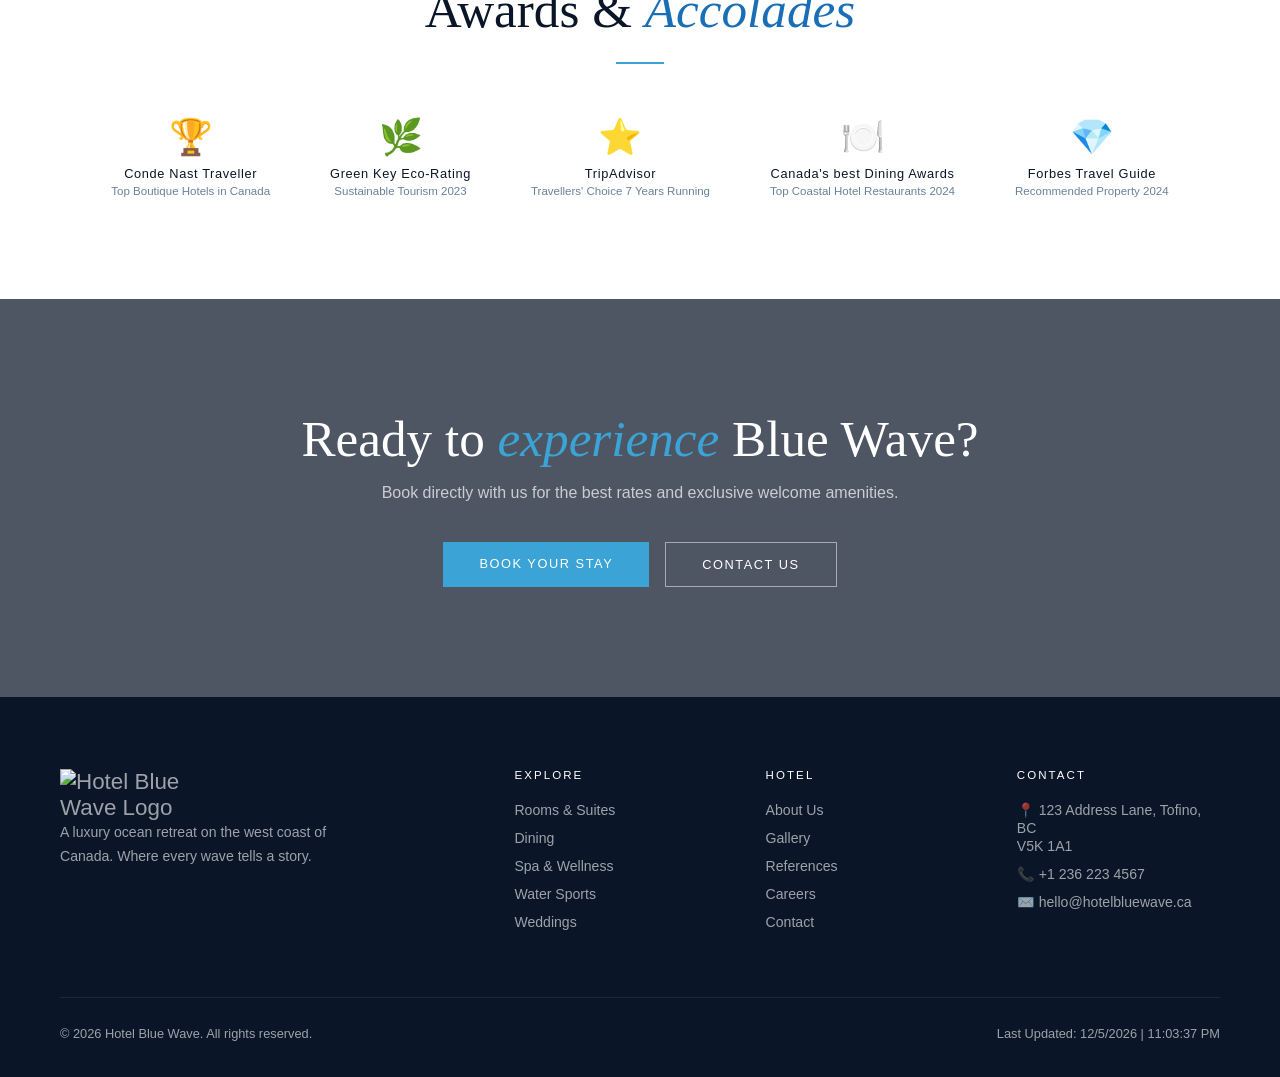
==== commit b7c97389: "Update about.html Fixing broken links" ====
--- a/about.html
+++ b/about.html
@@ -17,7 +17,7 @@
     
     <div class="logo">
       <a href="index.html">
-        <img src="assets/images/logo.png" alt="Hotel Blue Wave Logo">
+        <img src="logo.png" alt="Hotel Blue Wave Logo">
       </a>
     </div>
 
@@ -54,7 +54,7 @@
       <p>Today, <strong>214 team members</strong> &mdash; most of them from the local community &mdash; carry forward a tradition of care that no five-star rating can fully capture.</p>
     </div>
     <div class="intro-image-wrap">
-      <img src="assets/images/about.png" alt="Hotel Blue Wave Exterior"> 
+      <img src="about.png" alt="Hotel Blue Wave Exterior"> 
       <div class="intro-badge">
         <div class="num">24</div>
         <p>Years of Excellence</p>
@@ -74,7 +74,7 @@
 
   <div class="video-wrapper">
     <video autoplay muted loop playsinline poster="assets/images/about.png">
-      <source src="assets/video/hotelvid.mp4" type="video/mp4">
+      <source src="hotelvid.mp4" type="video/mp4">
       Your browser does not support the video tag.
     </video>
   </div>
@@ -270,6 +270,6 @@
     </div>
   </footer>
 
-  <script src="assets/js/about.js"></script>
+  <script src="about.js"></script>
 </body>
 </html>
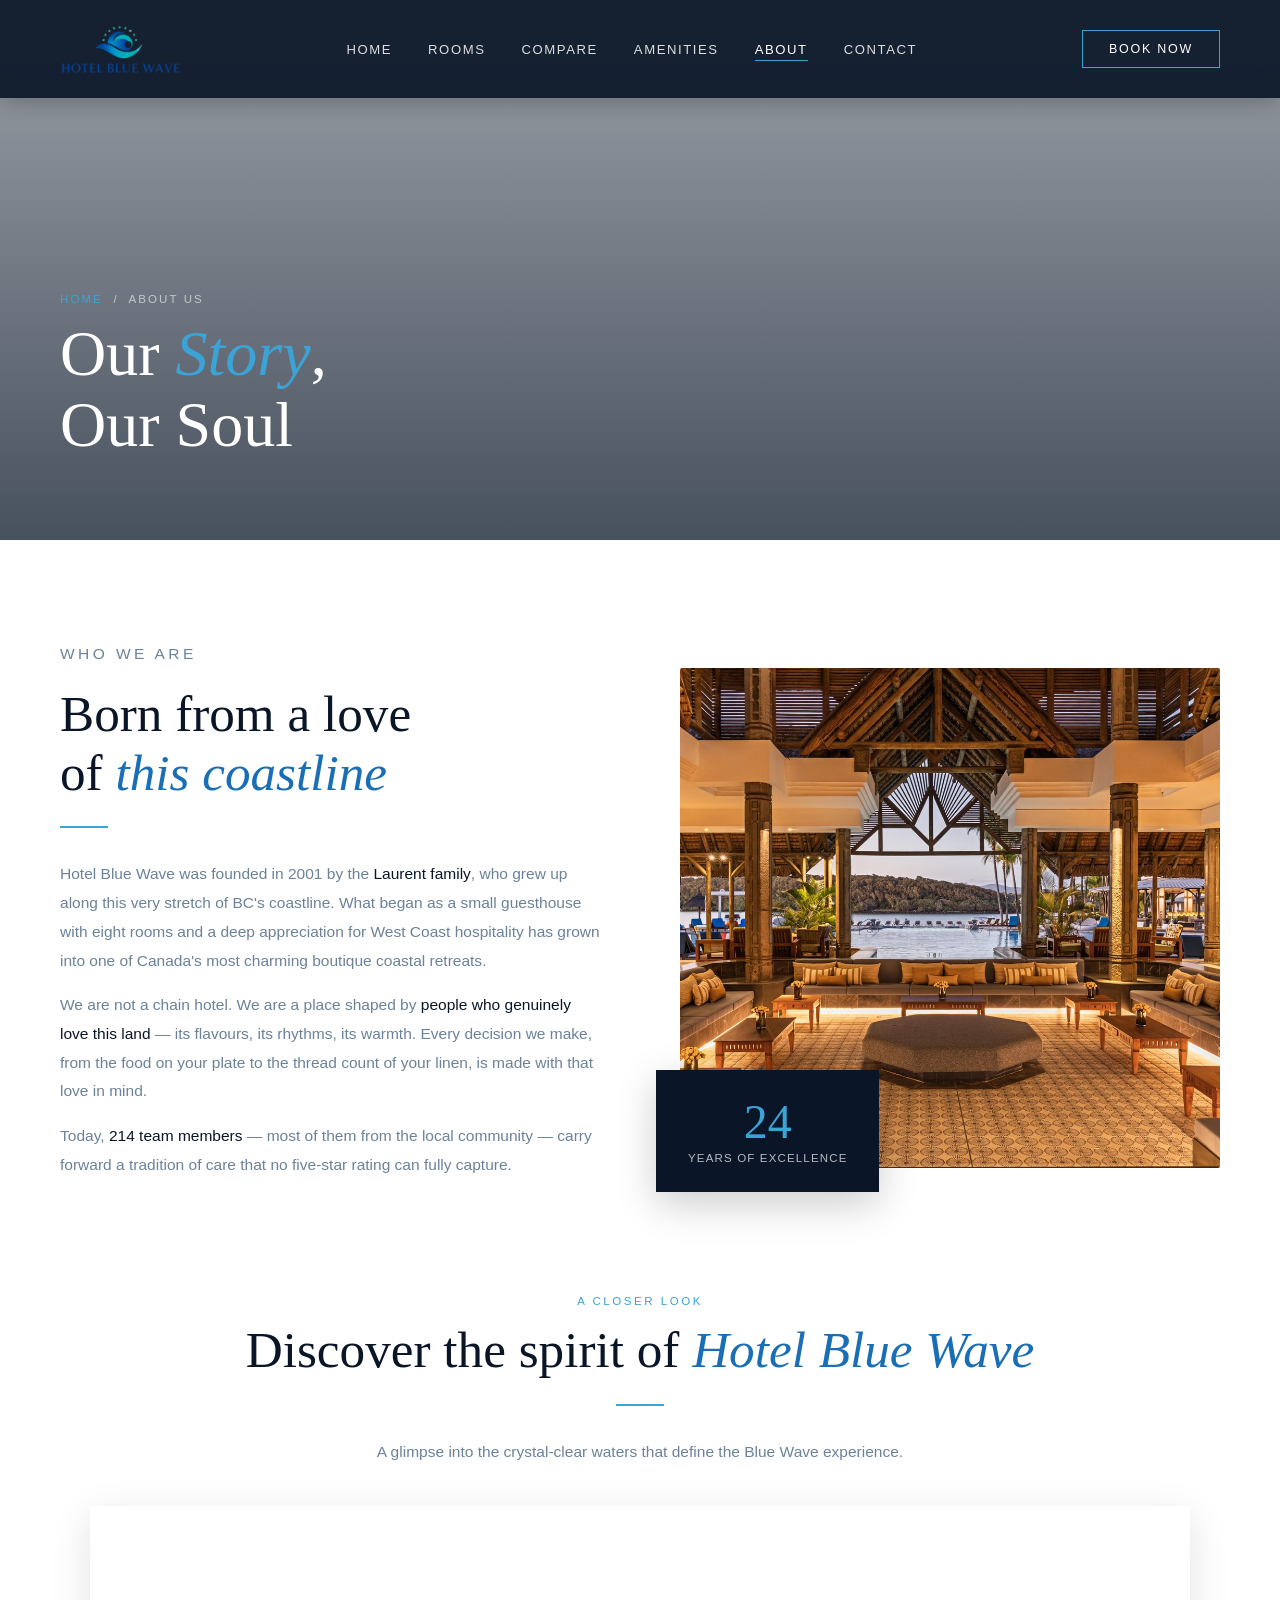
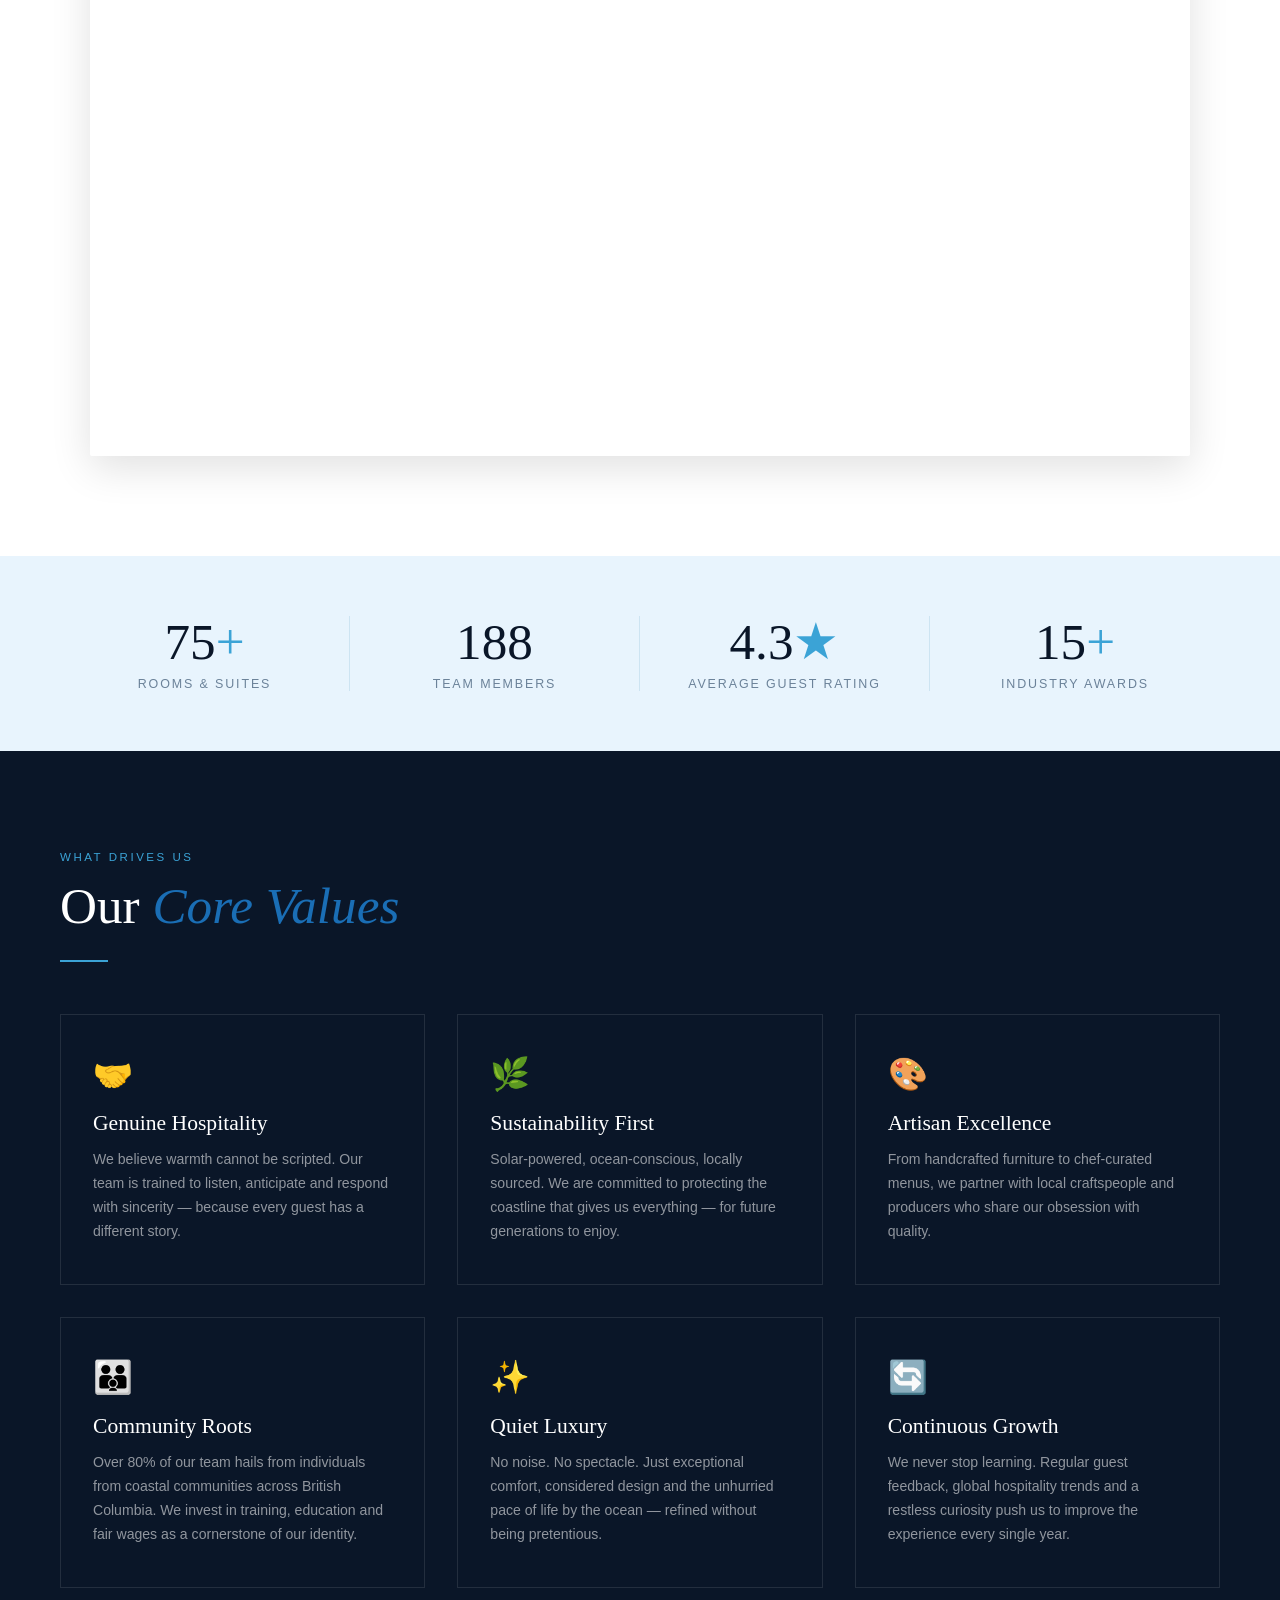
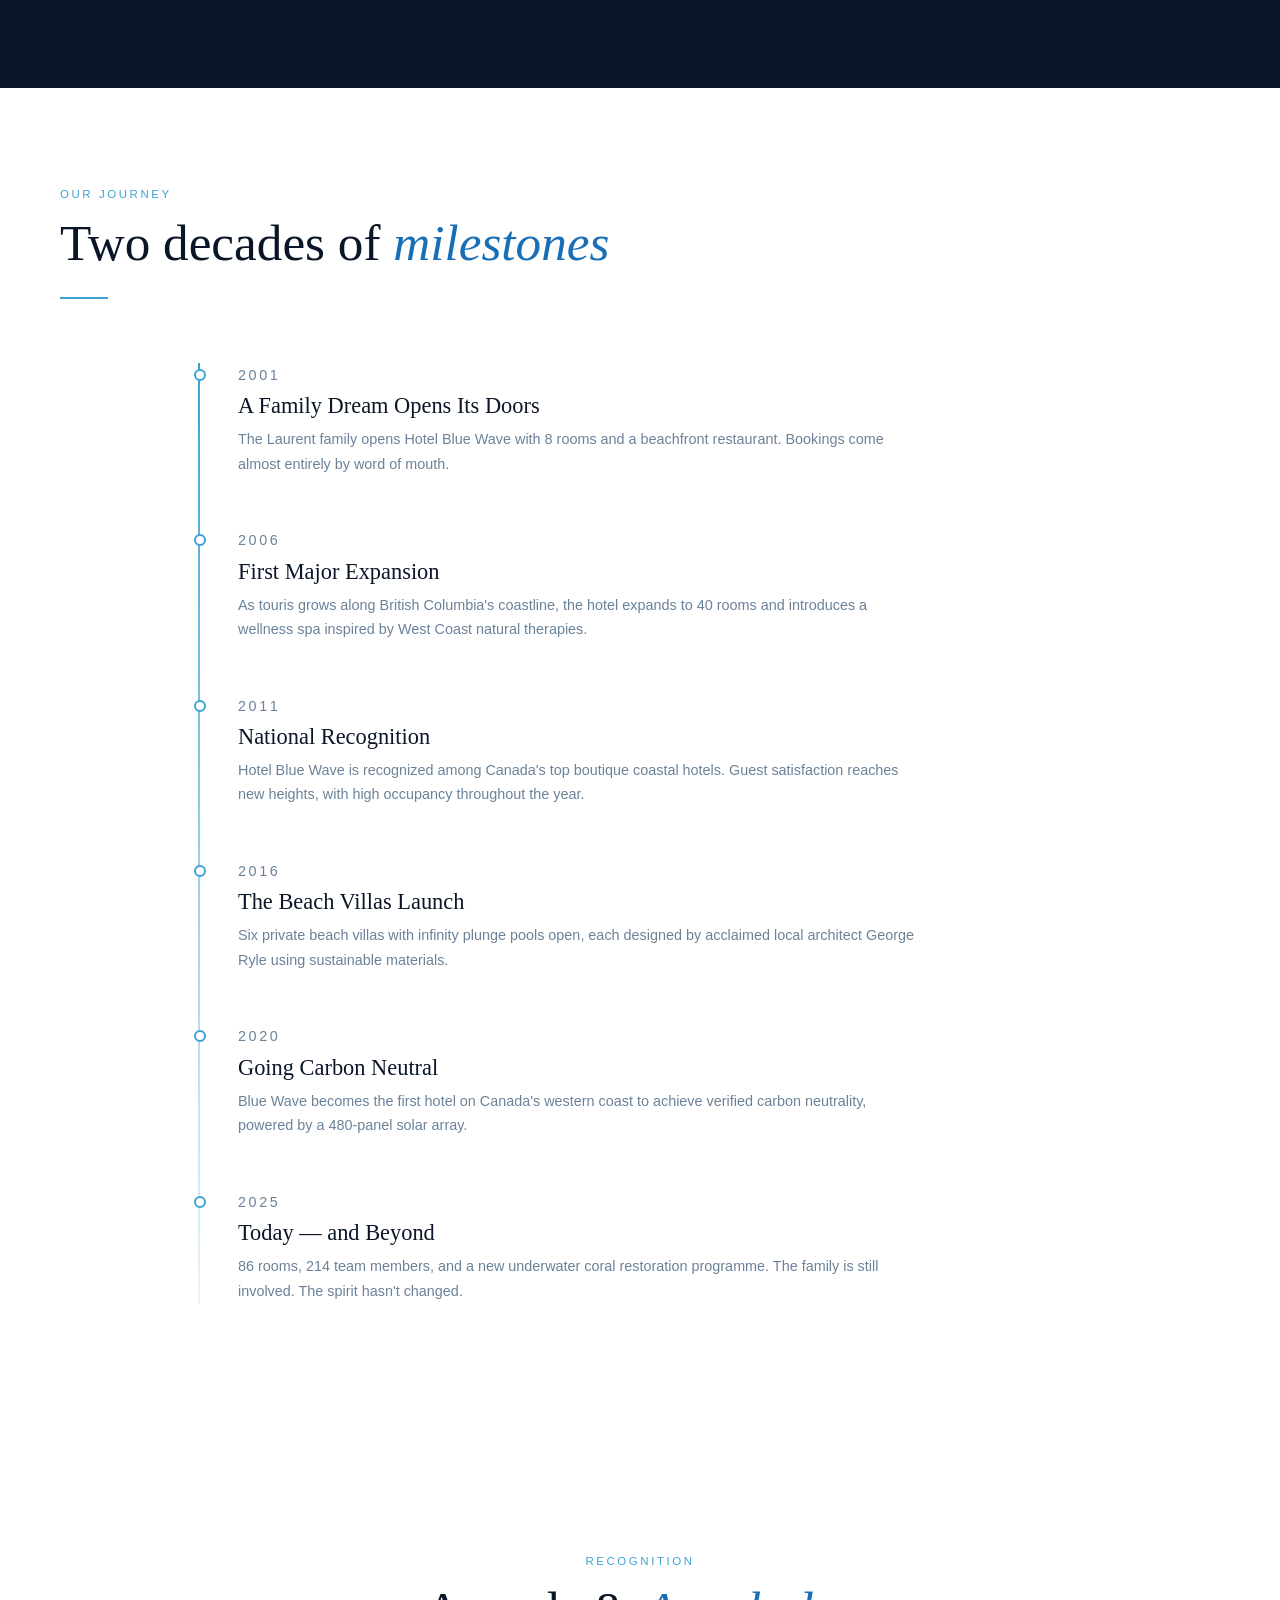
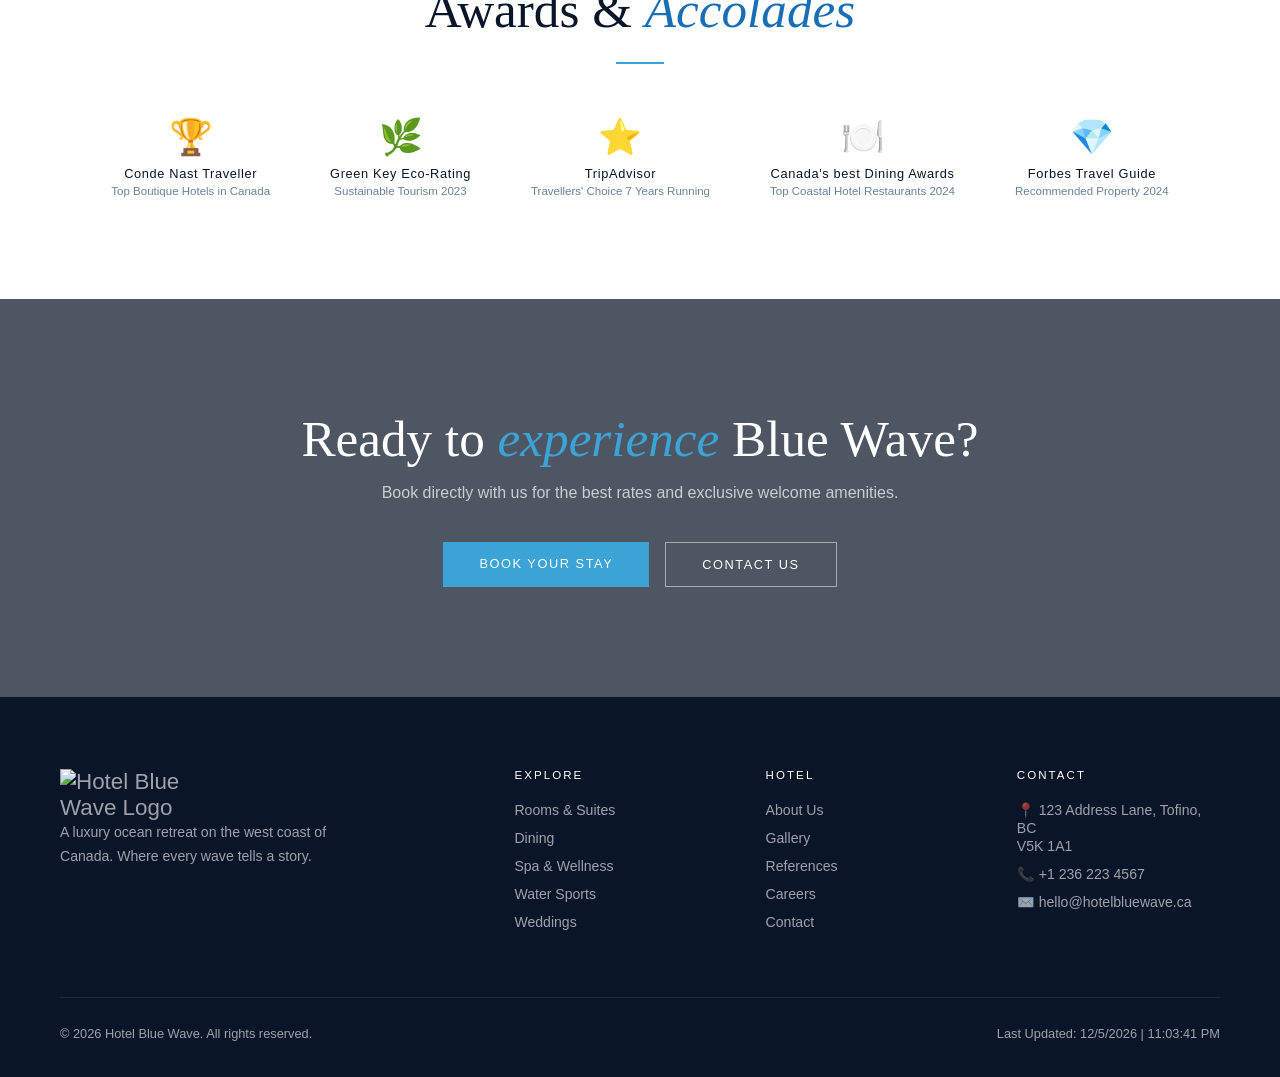
==== commit cba5a2ff: "Update about.html" ====
--- a/about.html
+++ b/about.html
@@ -8,7 +8,7 @@
   <link rel="preconnect" href="https://fonts.googleapis.com">
   <link href="https://fonts.googleapis.com/css2?family=Cormorant+Garamond:ital,wght@0,300;0,400;0,600;1,300;1,400&family=DM+Sans:wght@300;400;500&display=swap" rel="stylesheet">
   <link rel="stylesheet" href="https://fonts.googleapis.com/css2?family=Material+Symbols+Outlined:opsz,wght,FILL,GRAD@24,400,0,0&icon_names=search" />
-  <link rel="stylesheet" href="about_styles.css">
+  <link rel="stylesheet" type = "text/css" href="about_styles.css">
 </head>
 <body>
 
